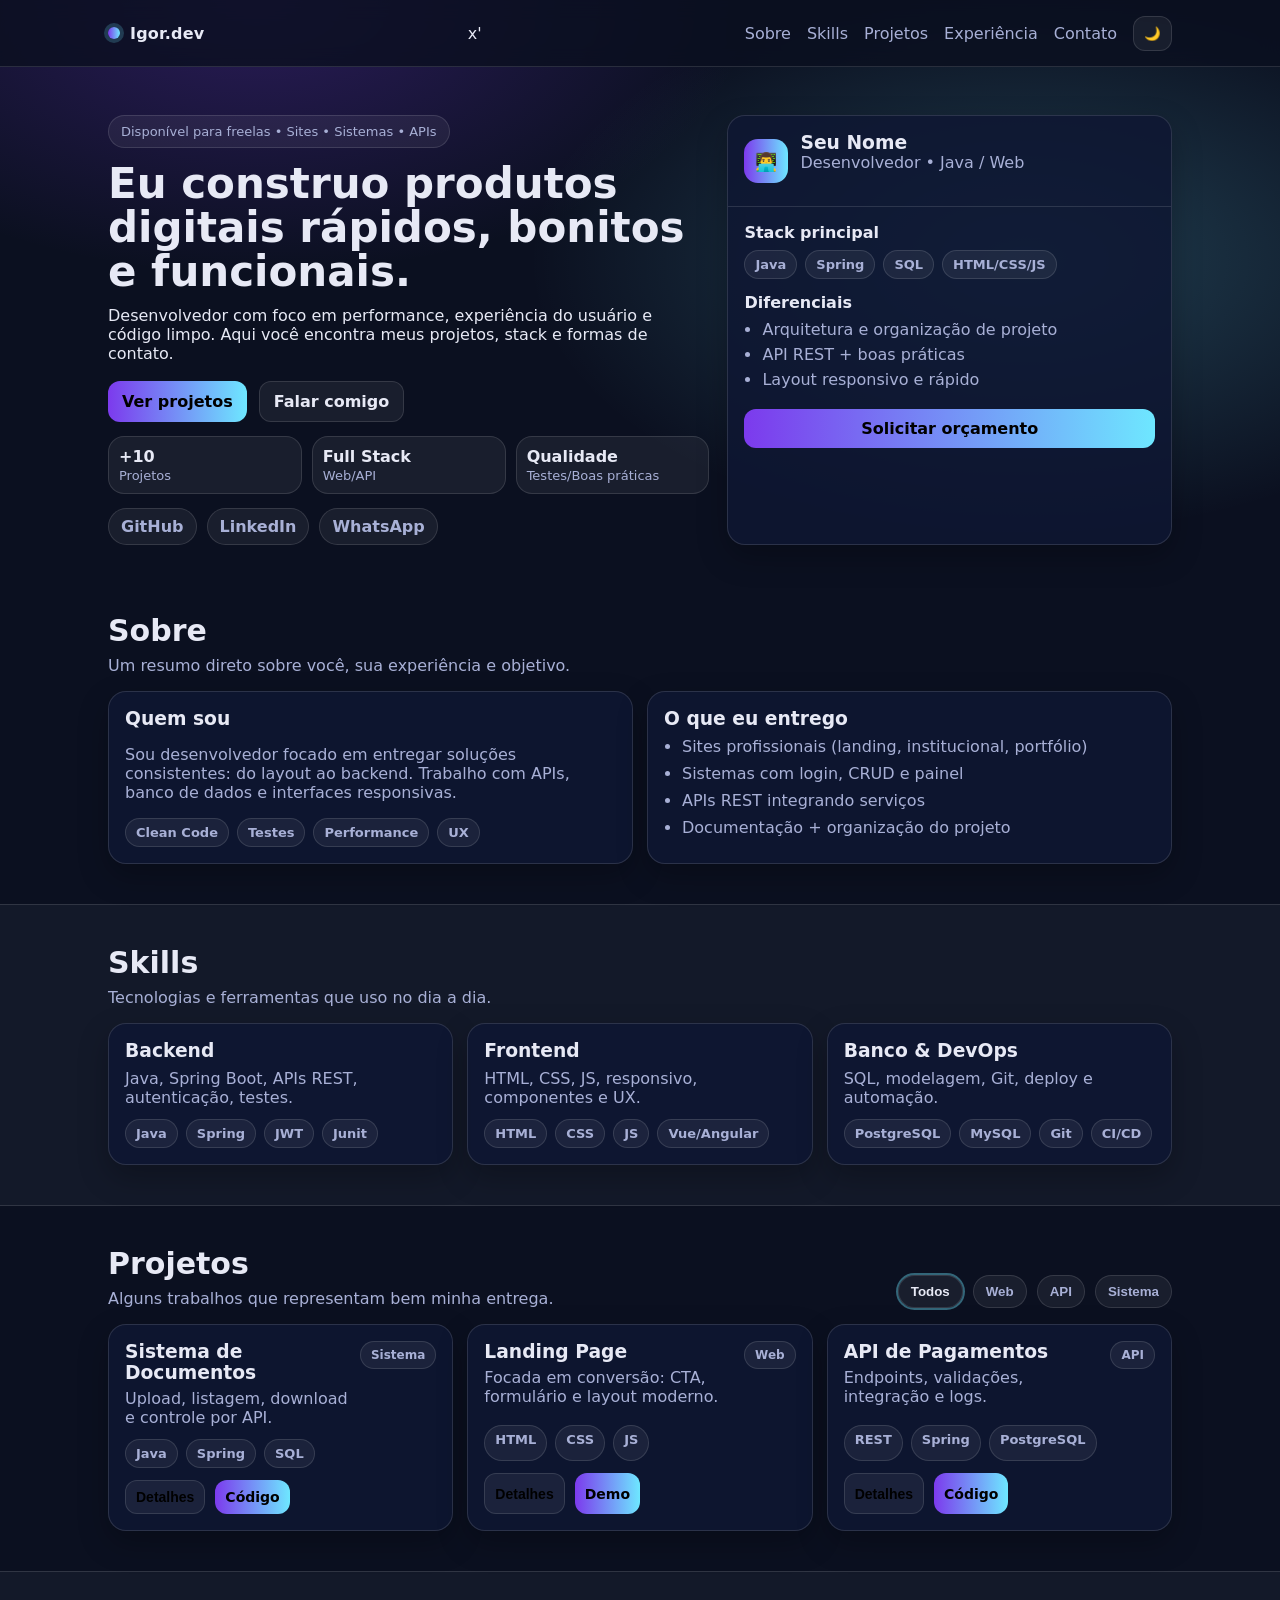
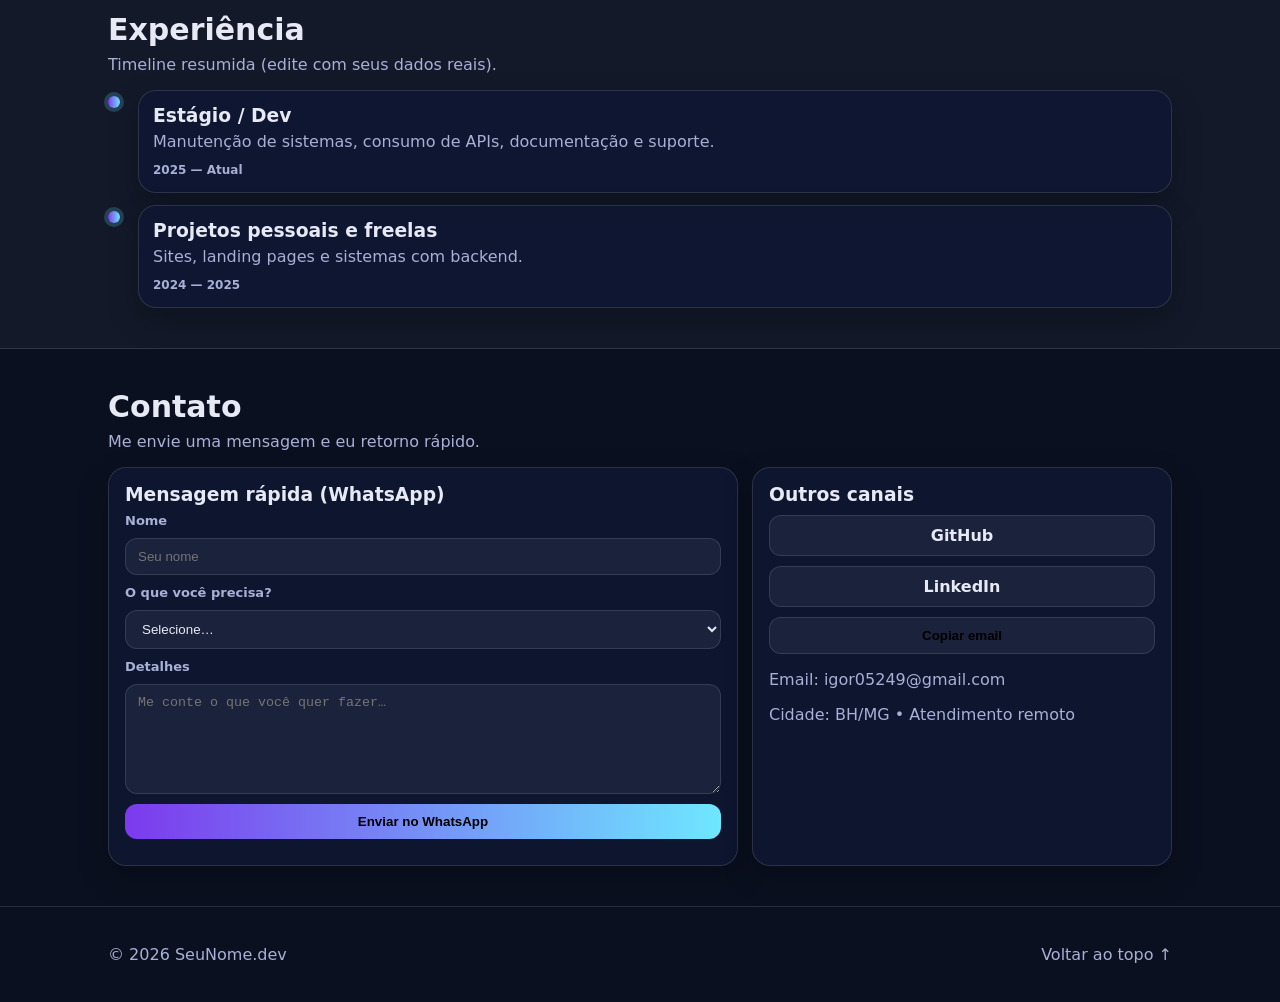
==== index.html @ 3ed2c57e "Add files via upload" ====
<!doctype html>
<html lang="pt-br">
<head>
  <meta charset="utf-8" />
  <meta name="viewport" content="width=device-width, initial-scale=1" />
  <title>Portfólio | Igor Henrique</title>
  <meta name="description" content="Portfólio profissional de desenvolvimento: projetos, habilidades e contato." />
  <link rel="stylesheet" href="style.css" />
</head>

<body>
  <header class="header">
    <div class="container nav">
      <a class="brand" href="#top" aria-label="Voltar ao início">
        <span class="brand-dot"></span>
        <span>Igor.dev</span>
      </a>

      <button class="icon-btn mobile-only" id="menuBtn" aria-label="Abrir menu">☰</button>
x'
      <nav class="menu" id="menu" aria-label="Menu">
        <a href="#sobre">Sobre</a>
        <a href="#skills">Skills</a>
        <a href="#projetos">Projetos</a>
        <a href="#experiencia">Experiência</a>
        <a href="#contato">Contato</a>
        <button class="icon-btn" id="themeBtn" aria-label="Alternar tema">🌙</button>
      </nav>
    </div>
  </header>

  <main id="top">
    <!-- HERO -->
    <section class="hero">
      <div class="container hero-grid">
        <div class="hero-left">
          <div class="pill">Disponível para freelas • Sites • Sistemas • APIs</div>
          <h1>Eu construo produtos digitais rápidos, bonitos e funcionais.</h1>
          <p>
            Desenvolvedor com foco em performance, experiência do usuário e código limpo.
            Aqui você encontra meus projetos, stack e formas de contato.
          </p>

          <div class="hero-actions">
            <a class="btn primary" href="#projetos">Ver projetos</a>
            <a class="btn ghost" href="#contato">Falar comigo</a>
          </div>

          <div class="hero-metrics">
            <div class="metric">
              <strong>+10</strong>
              <span>Projetos</span>
            </div>
            <div class="metric">
              <strong>Full Stack</strong>
              <span>Web/API</span>
            </div>
            <div class="metric">
              <strong>Qualidade</strong>
              <span>Testes/Boas práticas</span>
            </div>
          </div>

          <div class="social">
            <a class="chip-link" href="https://github.com/Igor05-hux" target="_blank" rel="noreferrer">GitHub</a>
            <a class="chip-link" href="https://www.linkedin.com/in/igor-silva-2a271422b/" target="_blank" rel="noreferrer">LinkedIn</a>
            <a class="chip-link" href="#" id="whatsQuick" target="_blank" rel="noreferrer">WhatsApp</a>
          </div>
        </div>

        <div class="hero-card">
          <div class="hero-card-top">
            <div class="avatar">
              <span>👨‍💻</span>
            </div>
            <div>
              <h3>Seu Nome</h3>
              <p class="muted">Desenvolvedor • Java / Web</p>
            </div>
          </div>

          <div class="hero-card-body">
            <div class="kpi">
              <span class="kpi-title">Stack principal</span>
              <div class="tags">
                <span class="tag">Java</span>
                <span class="tag">Spring</span>
                <span class="tag">SQL</span>
                <span class="tag">HTML/CSS/JS</span>
              </div>
            </div>

            <div class="kpi">
              <span class="kpi-title">Diferenciais</span>
              <ul class="checklist">
                <li>Arquitetura e organização de projeto</li>
                <li>API REST + boas práticas</li>
                <li>Layout responsivo e rápido</li>
              </ul>
            </div>

            <a class="btn primary full" href="#contato">Solicitar orçamento</a>
          </div>
        </div>
      </div>
    </section>

    <!-- SOBRE -->
    <section class="section" id="sobre">
      <div class="container">
        <div class="section-head">
          <h2>Sobre</h2>
          <p class="muted">Um resumo direto sobre você, sua experiência e objetivo.</p>
        </div>

        <div class="about-grid">
          <div class="panel">
            <h3>Quem sou</h3>
            <p class="muted">
              Sou desenvolvedor focado em entregar soluções consistentes: do layout ao backend.
              Trabalho com APIs, banco de dados e interfaces responsivas.
            </p>
            <div class="tags">
              <span class="tag">Clean Code</span>
              <span class="tag">Testes</span>
              <span class="tag">Performance</span>
              <span class="tag">UX</span>
            </div>
          </div>

          <div class="panel">
            <h3>O que eu entrego</h3>
            <ul class="bullets muted">
              <li>Sites profissionais (landing, institucional, portfólio)</li>
              <li>Sistemas com login, CRUD e painel</li>
              <li>APIs REST integrando serviços</li>
              <li>Documentação + organização do projeto</li>
            </ul>
          </div>
        </div>
      </div>
    </section>

    <!-- SKILLS -->
    <section class="section alt" id="skills">
      <div class="container">
        <div class="section-head">
          <h2>Skills</h2>
          <p class="muted">Tecnologias e ferramentas que uso no dia a dia.</p>
        </div>

        <div class="skills-grid">
          <div class="skill-card">
            <h3>Backend</h3>
            <p class="muted">Java, Spring Boot, APIs REST, autenticação, testes.</p>
            <div class="tags">
              <span class="tag">Java</span><span class="tag">Spring</span><span class="tag">JWT</span><span class="tag">Junit</span>
            </div>
          </div>

          <div class="skill-card">
            <h3>Frontend</h3>
            <p class="muted">HTML, CSS, JS, responsivo, componentes e UX.</p>
            <div class="tags">
              <span class="tag">HTML</span><span class="tag">CSS</span><span class="tag">JS</span><span class="tag">Vue/Angular</span>
            </div>
          </div>

          <div class="skill-card">
            <h3>Banco & DevOps</h3>
            <p class="muted">SQL, modelagem, Git, deploy e automação.</p>
            <div class="tags">
              <span class="tag">PostgreSQL</span><span class="tag">MySQL</span><span class="tag">Git</span><span class="tag">CI/CD</span>
            </div>
          </div>
        </div>
      </div>
    </section>

    <!-- PROJETOS -->
    <section class="section" id="projetos">
      <div class="container">
        <div class="row">
          <div class="section-head">
            <h2>Projetos</h2>
            <p class="muted">Alguns trabalhos que representam bem minha entrega.</p>
          </div>

          <div class="filters">
            <button class="chip active" data-filter="todos" type="button">Todos</button>
            <button class="chip" data-filter="web" type="button">Web</button>
            <button class="chip" data-filter="api" type="button">API</button>
            <button class="chip" data-filter="sistema" type="button">Sistema</button>
          </div>
        </div>

        <div class="projects-grid" id="projectsGrid">
          <!-- Projeto 1 -->
          <article class="project-card" data-tags="web sistema">
            <div class="project-top">
              <div>
                <h3>Sistema de Documentos</h3>
                <p class="muted">Upload, listagem, download e controle por API.</p>
              </div>
              <span class="badge">Sistema</span>
            </div>
            <div class="tags">
              <span class="tag">Java</span><span class="tag">Spring</span><span class="tag">SQL</span>
            </div>
            <div class="project-actions">
              <button class="btn ghost small js-open" data-id="docs">Detalhes</button>
              <a class="btn primary small" href="https://github.com/Igor05-hux" target="_blank" rel="noreferrer">Código</a>
            </div>
          </article>

          <!-- Projeto 2 -->
          <article class="project-card" data-tags="web">
            <div class="project-top">
              <div>
                <h3>Landing Page</h3>
                <p class="muted">Focada em conversão: CTA, formulário e layout moderno.</p>
              </div>
              <span class="badge">Web</span>
            </div>
            <div class="tags">
              <span class="tag">HTML</span><span class="tag">CSS</span><span class="tag">JS</span>
            </div>
            <div class="project-actions">
              <button class="btn ghost small js-open" data-id="landing">Detalhes</button>
              <a class="btn primary small" href="#" target="_blank" rel="noreferrer">Demo</a>
            </div>
          </article>

          <!-- Projeto 3 -->
          <article class="project-card" data-tags="api">
            <div class="project-top">
              <div>
                <h3>API de Pagamentos</h3>
                <p class="muted">Endpoints, validações, integração e logs.</p>
              </div>
              <span class="badge">API</span>
            </div>
            <div class="tags">
              <span class="tag">REST</span><span class="tag">Spring</span><span class="tag">PostgreSQL</span>
            </div>
            <div class="project-actions">
              <button class="btn ghost small js-open" data-id="api">Detalhes</button>
              <a class="btn primary small" href="https://github.com/Igor05-hux" target="_blank" rel="noreferrer">Código</a>
            </div>
          </article>
        </div>
      </div>
    </section>

    <!-- EXPERIÊNCIA -->
    <section class="section alt" id="experiencia">
      <div class="container">
        <div class="section-head">
          <h2>Experiência</h2>
          <p class="muted">Timeline resumida (edite com seus dados reais).</p>
        </div>

        <div class="timeline">
          <div class="time-item">
            <div class="time-dot"></div>
            <div class="time-content">
              <h3>Estágio / Dev</h3>
              <p class="muted">Manutenção de sistemas, consumo de APIs, documentação e suporte.</p>
              <span class="time-meta">2025 — Atual</span>
            </div>
          </div>

          <div class="time-item">
            <div class="time-dot"></div>
            <div class="time-content">
              <h3>Projetos pessoais e freelas</h3>
              <p class="muted">Sites, landing pages e sistemas com backend.</p>
              <span class="time-meta">2024 — 2025</span>
            </div>
          </div>
        </div>
      </div>
    </section>

    <!-- CONTATO -->
    <section class="section" id="contato">
      <div class="container">
        <div class="section-head">
          <h2>Contato</h2>
          <p class="muted">Me envie uma mensagem e eu retorno rápido.</p>
        </div>

        <div class="contact-grid">
          <div class="panel">
            <h3>Mensagem rápida (WhatsApp)</h3>
            <form id="contactForm" class="form">
              <label for="cName">Nome</label>
              <input id="cName" required placeholder="Seu nome" />

              <label for="cGoal">O que você precisa?</label>
              <select id="cGoal" required>
                <option value="" disabled selected>Selecione…</option>
                <option>Site / Portfólio</option>
                <option>Landing Page</option>
                <option>Sistema / Painel</option>
                <option>API / Integração</option>
                <option>Outro</option>
              </select>

              <label for="cMsg">Detalhes</label>
              <textarea id="cMsg" required placeholder="Me conte o que você quer fazer…"></textarea>

              <button class="btn primary full" type="submit">Enviar no WhatsApp</button>
              <small class="muted" id="formHint"></small>
            </form>
          </div>

          <div class="panel">
            <h3>Outros canais</h3>
            <div class="contact-actions">
              <a class="btn ghost full" href="https://github.com/SEUUSUARIO" target="_blank" rel="noreferrer">GitHub</a>
              <a class="btn ghost full" href="https://www.linkedin.com/in/igor-silva-2a271422b/" target="_blank" rel="noreferrer">LinkedIn</a>
              <button class="btn ghost full" id="copyEmail" type="button">Copiar email</button>
            </div>

            <div class="mini">
              <p class="muted">Email: <span id="emailText">seuemail@exemplo.com</span></p>
              <p class="muted">Cidade: BH/MG • Atendimento remoto</p>
            </div>
          </div>
        </div>
      </div>
    </section>

    <footer class="footer">
      <div class="container footer-row">
        <p class="muted">© <span id="year"></span> SeuNome.dev</p>
        <a class="muted" href="#top">Voltar ao topo ↑</a>
      </div>
    </footer>
  </main>

  <!-- MODAL PROJETO -->
  <div class="modal" id="projectModal" aria-hidden="true">
    <div class="modal-backdrop" data-close="true"></div>
    <div class="modal-card" role="dialog" aria-modal="true" aria-label="Detalhes do projeto">
      <div class="modal-head">
        <div>
          <h3 id="mTitle">Projeto</h3>
          <p class="muted" id="mDesc">Descrição</p>
        </div>
        <button class="icon-btn" id="modalClose" aria-label="Fechar">✕</button>
      </div>

      <div class="modal-body">
        <div class="modal-section">
          <h4>O que foi feito</h4>
          <ul class="bullets muted" id="mBullets"></ul>
        </div>

        <div class="modal-section">
          <h4>Tecnologias</h4>
          <div class="tags" id="mTags"></div>
        </div>

        <div class="modal-actions">
          <a class="btn primary" id="mLink" href="#" target="_blank" rel="noreferrer">Ver projeto</a>
          <button class="btn ghost" data-close="true" type="button">Fechar</button>
        </div>
      </div>
    </div>
  </div>

  <script src="script.js"></script>
</body>
</html>
---- style.css ----
:root{
  --bg:#0b1020;
  --card:#0f1733;
  --text:#e7e9f5;
  --muted:#a8b0d6;
  --primary:#6ee7ff;
  --primary2:#7c3aed;
  --border:rgba(255,255,255,.12);
  --chip:rgba(255,255,255,.06);
  --shadow: 0 12px 30px rgba(0,0,0,.25);
}

:root.light{
  --bg:#f6f7ff;
  --card:#ffffff;
  --text:#131a2d;
  --muted:#4b587c;
  --primary:#2dd4bf;
  --primary2:#2563eb;
  --border:rgba(0,0,0,.12);
  --chip:rgba(0,0,0,.05);
  --shadow: 0 12px 28px rgba(0,0,0,.10);
}

*{box-sizing:border-box}
html{scroll-behavior:smooth}
body{
  margin:0;
  font-family: system-ui, -apple-system, Segoe UI, Roboto, Ubuntu, Cantarell, Arial;
  color:var(--text);
  background:
    radial-gradient(900px 500px at 20% 0%, rgba(124,58,237,.28), transparent 55%),
    radial-gradient(900px 500px at 80% 10%, rgba(110,231,255,.22), transparent 55%),
    var(--bg);
}
a{color:inherit;text-decoration:none}
.container{max-width:1100px;margin:0 auto;padding:0 18px}
.muted{color:var(--muted)}

.header{
  position:sticky;top:0;z-index:50;
  backdrop-filter: blur(10px);
  background: color-mix(in oklab, var(--bg) 80%, transparent);
  border-bottom:1px solid var(--border);
}
.nav{
  height:66px;
  display:flex;
  align-items:center;
  justify-content:space-between;
  gap:12px;
}
.brand{
  display:flex;align-items:center;gap:10px;
  font-weight:900;
  letter-spacing:.2px;
}
.brand-dot{
  width:12px;height:12px;border-radius:999px;
  background:linear-gradient(90deg,var(--primary2),var(--primary));
  box-shadow:0 0 0 4px color-mix(in oklab, var(--primary) 20%, transparent);
}
.menu{
  display:flex;align-items:center;gap:16px;
}
.menu a{color:var(--muted)}
.menu a:hover{color:var(--text)}

.icon-btn{
  border:1px solid var(--border);
  background:var(--chip);
  color:var(--text);
  padding:9px 10px;
  border-radius:12px;
  cursor:pointer;
}
.mobile-only{display:none}

.hero{padding:48px 0 28px}
.hero-grid{
  display:grid;
  grid-template-columns: 1.15fr .85fr;
  gap:18px;
  align-items:stretch;
}
.pill{
  display:inline-flex;
  padding:8px 12px;
  border-radius:999px;
  border:1px solid var(--border);
  background:var(--chip);
  color:var(--muted);
  font-size:13px;
  margin-bottom:14px;
}
.hero h1{margin:0 0 12px;font-size:42px;line-height:1.05}
.hero p{margin:0 0 18px;max-width:62ch}

.hero-actions{display:flex;gap:12px;flex-wrap:wrap;margin-bottom:14px}

.btn{
  display:inline-flex;align-items:center;justify-content:center;
  padding:10px 14px;border-radius:12px;border:1px solid var(--border);
  background:var(--chip);
  cursor:pointer;
  font-weight:800;
  transition:.15s transform, .15s opacity;
}
.btn:hover{transform:translateY(-1px)}
.btn.primary{
  border:none;
  background:linear-gradient(90deg,var(--primary2),var(--primary));
  color: color-mix(in oklab, var(--bg) 8%, #000);
}
.btn.ghost{background:var(--chip)}
.btn.full{width:100%}
.btn.small{padding:8px 10px;font-size:14px}

.hero-metrics{
  display:grid;
  grid-template-columns:repeat(3,1fr);
  gap:10px;
  margin:14px 0;
}
.metric{
  border:1px solid var(--border);
  background:var(--chip);
  border-radius:16px;
  padding:10px;
}
.metric strong{display:block}
.metric span{display:block;color:var(--muted);font-size:13px;margin-top:2px}

.social{display:flex;gap:10px;flex-wrap:wrap}
.chip-link{
  border:1px solid var(--border);
  background:var(--chip);
  color:var(--muted);
  padding:8px 12px;
  border-radius:999px;
  font-weight:700;
}
.chip-link:hover{color:var(--text)}

.hero-card{
  border:1px solid var(--border);
  border-radius:18px;
  background: color-mix(in oklab, var(--card) 85%, transparent);
  box-shadow: var(--shadow);
  overflow:hidden;
}
.hero-card-top{
  display:flex;gap:12px;align-items:center;
  padding:16px;
  border-bottom:1px solid var(--border);
}
.avatar{
  width:44px;height:44px;border-radius:14px;
  display:flex;align-items:center;justify-content:center;
  background:linear-gradient(90deg,var(--primary2),var(--primary));
  color: color-mix(in oklab, var(--bg) 10%, #000);
  font-size:18px;
  font-weight:900;
}
.hero-card-top h3{margin:0}
.hero-card-body{padding:16px;display:grid;gap:14px}
.kpi-title{display:block;font-weight:800;margin-bottom:8px}

.tags{display:flex;gap:8px;flex-wrap:wrap}
.tag{
  border:1px solid var(--border);
  background:var(--chip);
  padding:6px 10px;
  border-radius:999px;
  color:var(--muted);
  font-weight:700;
  font-size:13px;
}

.checklist{margin:0;padding-left:18px;color:var(--muted)}
.checklist li{margin:6px 0}

.section{padding:40px 0}
.section.alt{
  background: color-mix(in oklab, var(--bg) 76%, #fff 5%);
  border-top:1px solid var(--border);
  border-bottom:1px solid var(--border);
}
.section-head h2{margin:0 0 8px;font-size:30px}
.section-head p{margin:0}

.about-grid{
  margin-top:16px;
  display:grid;
  grid-template-columns:1fr 1fr;
  gap:14px;
}
.panel{
  border:1px solid var(--border);
  background: color-mix(in oklab, var(--card) 85%, transparent);
  border-radius:18px;
  padding:16px;
  box-shadow: var(--shadow);
}
.panel h3{margin:0 0 8px}
.bullets{margin:0;padding-left:18px}
.bullets li{margin:8px 0}

.skills-grid{
  margin-top:16px;
  display:grid;
  grid-template-columns:repeat(3,1fr);
  gap:14px;
}
.skill-card{
  border:1px solid var(--border);
  background: color-mix(in oklab, var(--card) 85%, transparent);
  border-radius:18px;
  padding:16px;
  box-shadow: var(--shadow);
}
.skill-card h3{margin:0 0 8px}
.skill-card p{margin:0 0 12px}

.row{
  display:flex;
  justify-content:space-between;
  align-items:flex-end;
  gap:12px;
  flex-wrap:wrap;
}
.filters{display:flex;gap:10px;flex-wrap:wrap}
.chip{
  border:1px solid var(--border);
  background:var(--chip);
  color:var(--muted);
  padding:8px 12px;
  border-radius:999px;
  cursor:pointer;
  font-weight:800;
}
.chip.active{
  color:var(--text);
  outline:2px solid color-mix(in oklab, var(--primary) 40%, transparent);
}

.projects-grid{
  margin-top:16px;
  display:grid;
  grid-template-columns:repeat(3,1fr);
  gap:14px;
}
.project-card{
  border:1px solid var(--border);
  background: color-mix(in oklab, var(--card) 85%, transparent);
  border-radius:18px;
  padding:16px;
  box-shadow: var(--shadow);
  display:grid;
  gap:12px;
}
.project-top{
  display:flex;
  justify-content:space-between;
  align-items:flex-start;
  gap:10px;
}
.project-card h3{margin:0 0 6px}
.project-card p{margin:0}
.badge{
  border:1px solid var(--border);
  background:var(--chip);
  color:var(--muted);
  padding:6px 10px;
  border-radius:999px;
  font-weight:800;
  font-size:12px;
  white-space:nowrap;
}
.project-actions{display:flex;gap:10px;flex-wrap:wrap}

.timeline{
  margin-top:16px;
  display:grid;
  gap:12px;
}
.time-item{
  display:grid;
  grid-template-columns:18px 1fr;
  gap:12px;
  align-items:flex-start;
}
.time-dot{
  width:12px;height:12px;border-radius:999px;
  margin-top:6px;
  background:linear-gradient(90deg,var(--primary2),var(--primary));
  box-shadow:0 0 0 4px color-mix(in oklab, var(--primary) 20%, transparent);
}
.time-content{
  border:1px solid var(--border);
  background: color-mix(in oklab, var(--card) 85%, transparent);
  border-radius:18px;
  padding:14px;
  box-shadow: var(--shadow);
}
.time-content h3{margin:0 0 6px}
.time-content p{margin:0 0 8px}
.time-meta{color:var(--muted);font-weight:800;font-size:12px}

.contact-grid{
  margin-top:16px;
  display:grid;
  grid-template-columns:1.2fr .8fr;
  gap:14px;
}
.form{display:grid;gap:10px;margin-top:8px}
label{font-size:13px;color:var(--muted);font-weight:800}
input, textarea, select{
  width:100%;
  padding:10px 12px;
  border-radius:12px;
  border:1px solid var(--border);
  background:var(--chip);
  color:var(--text);
  outline:none;
}
textarea{min-height:110px;resize:vertical}
.contact-actions{display:grid;gap:10px;margin-top:10px}
.mini{margin-top:12px}

.footer{
  padding:22px 0;
  border-top:1px solid var(--border);
}
.footer-row{
  display:flex;
  align-items:center;
  justify-content:space-between;
  gap:12px;
}

/* MODAL */
.modal{
  position:fixed;inset:0;
  display:none;
  z-index:100;
}
.modal.show{display:block}
.modal-backdrop{
  position:absolute;inset:0;
  background:rgba(0,0,0,.55);
}
.modal-card{
  position:relative;
  width:min(720px, calc(100% - 24px));
  margin:60px auto;
  border:1px solid var(--border);
  background: color-mix(in oklab, var(--card) 92%, transparent);
  border-radius:18px;
  box-shadow: var(--shadow);
  overflow:hidden;
}
.modal-head{
  display:flex;justify-content:space-between;align-items:flex-start;
  gap:12px;
  padding:16px;
  border-bottom:1px solid var(--border);
}
.modal-head h3{margin:0 0 6px}
.modal-body{padding:16px;display:grid;gap:14px}
.modal-section h4{margin:0 0 8px}
.modal-actions{display:flex;gap:10px;flex-wrap:wrap}

/* Responsive */
@media (max-width: 980px){
  .hero-grid{grid-template-columns:1fr}
  .projects-grid{grid-template-columns:1fr}
  .skills-grid{grid-template-columns:1fr}
  .about-grid{grid-template-columns:1fr}
  .contact-grid{grid-template-columns:1fr}
  .hero-metrics{grid-template-columns:1fr}
}

@media (max-width: 820px){
  .mobile-only{display:inline-flex}
  .menu{
    display:none;
    position:absolute;right:18px;top:66px;
    flex-direction:column;
    width:min(260px, calc(100% - 36px));
    padding:12px;
    border:1px solid var(--border);
    border-radius:16px;
    background: color-mix(in oklab, var(--bg) 85%, transparent);
  }
  .menu.open{display:flex}
}
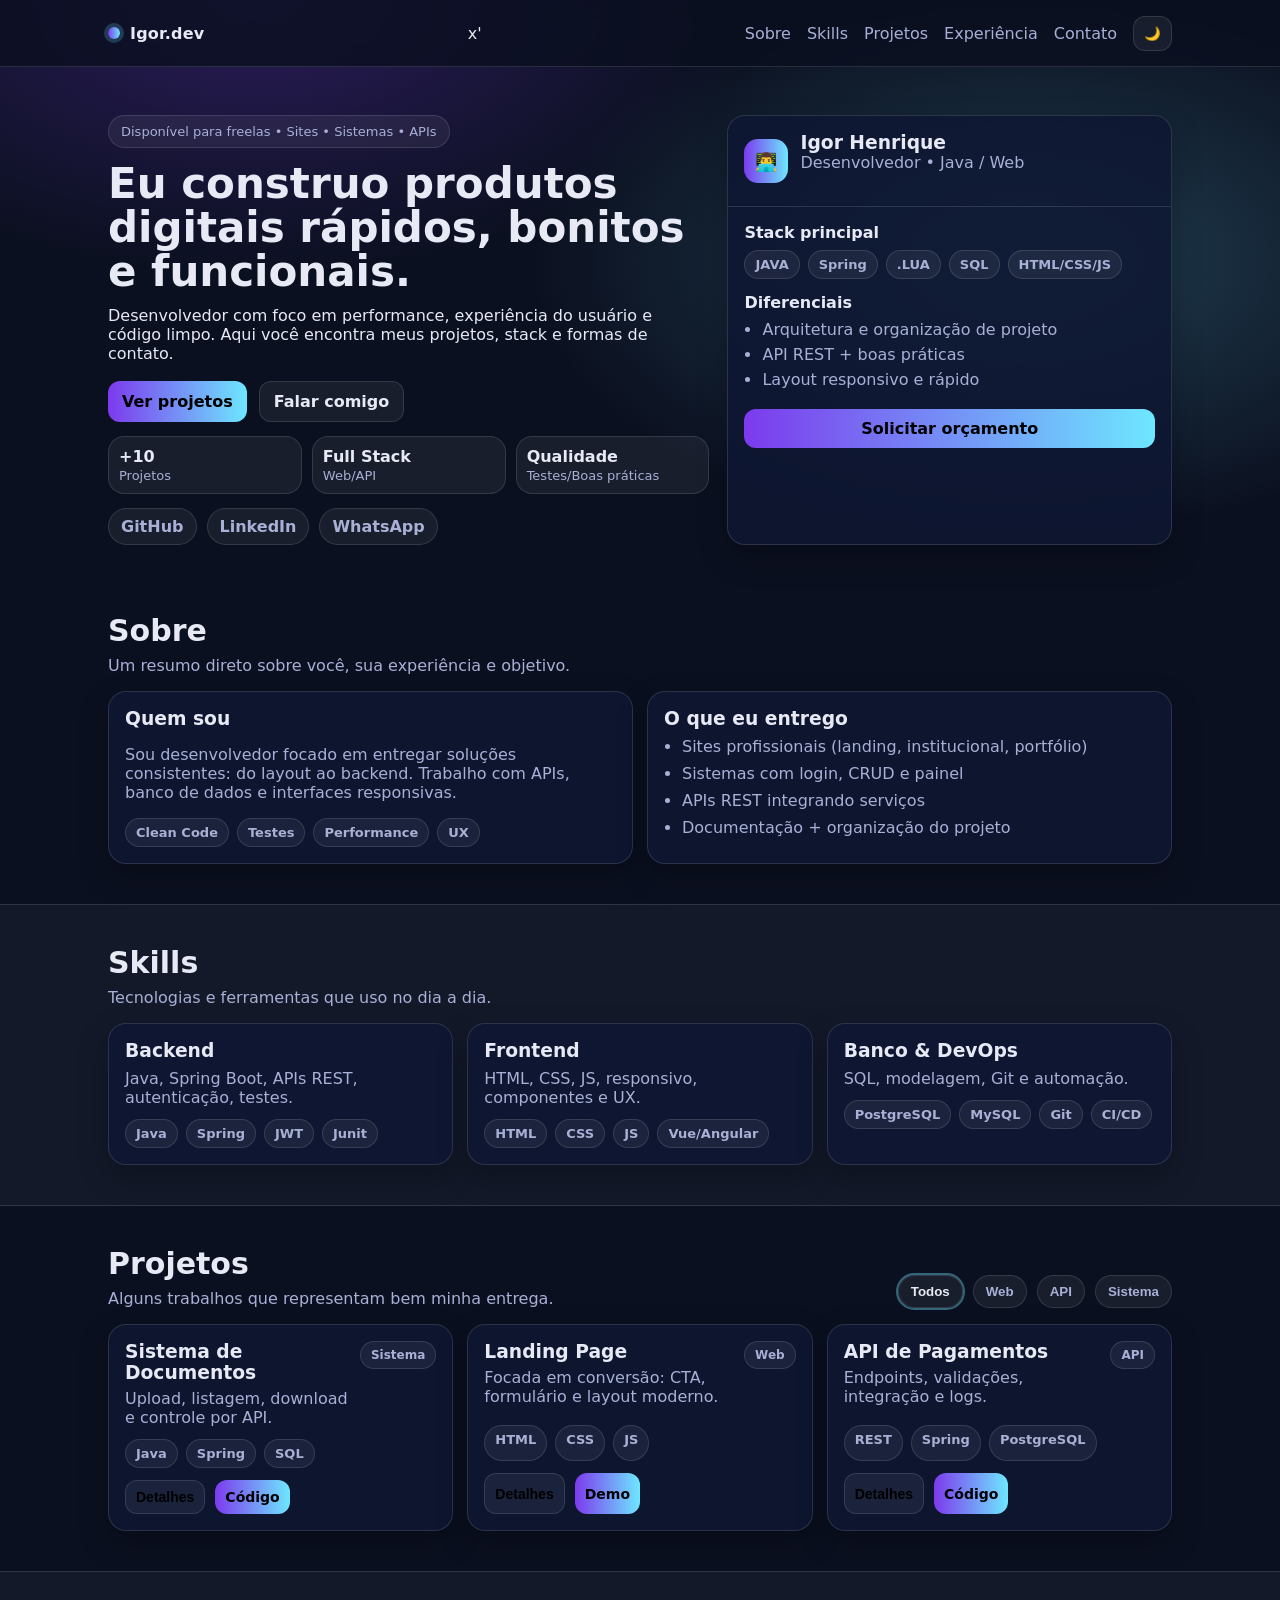
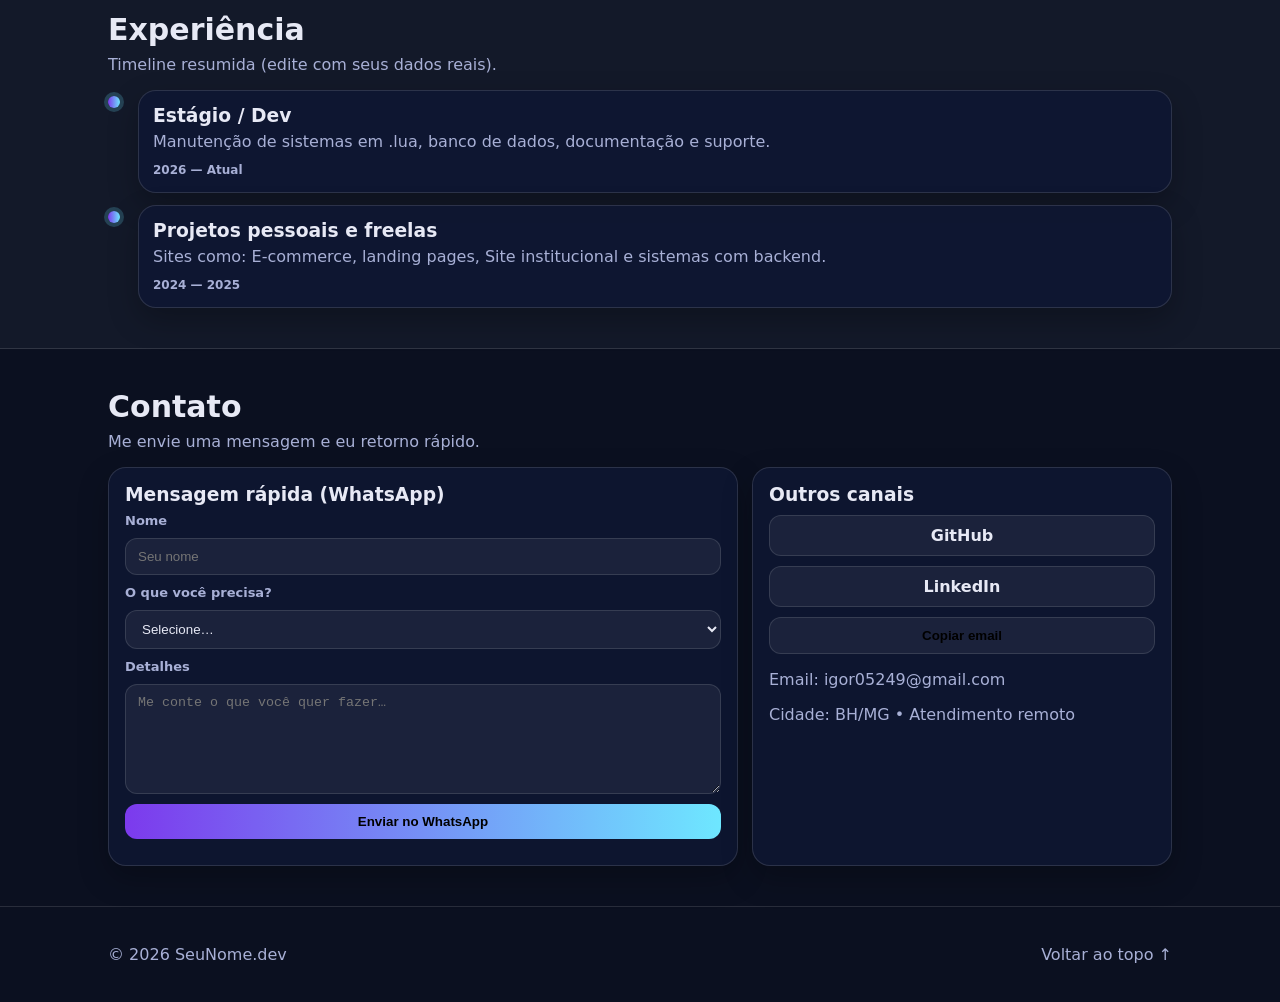
==== commit 4370478f: "mudanças" ====
--- a/index.html
+++ b/index.html
@@ -74,17 +74,18 @@
               <span>👨‍💻</span>
             </div>
             <div>
-              <h3>Seu Nome</h3>
+              <h3>Igor Henrique</h3>
               <p class="muted">Desenvolvedor • Java / Web</p>
             </div>
           </div>
 
-          <div class="hero-card-body">
+          <div class="hero-card-body">  
             <div class="kpi">
               <span class="kpi-title">Stack principal</span>
               <div class="tags">
-                <span class="tag">Java</span>
+                <span class="tag">JAVA</span>
                 <span class="tag">Spring</span>
+                <span class="tag">.LUA</span>
                 <span class="tag">SQL</span>
                 <span class="tag">HTML/CSS/JS</span>
               </div>
@@ -168,7 +169,7 @@
 
           <div class="skill-card">
             <h3>Banco & DevOps</h3>
-            <p class="muted">SQL, modelagem, Git, deploy e automação.</p>
+            <p class="muted">SQL, modelagem, Git e automação.</p>
             <div class="tags">
               <span class="tag">PostgreSQL</span><span class="tag">MySQL</span><span class="tag">Git</span><span class="tag">CI/CD</span>
             </div>
@@ -265,8 +266,8 @@
             <div class="time-dot"></div>
             <div class="time-content">
               <h3>Estágio / Dev</h3>
-              <p class="muted">Manutenção de sistemas, consumo de APIs, documentação e suporte.</p>
-              <span class="time-meta">2025 — Atual</span>
+              <p class="muted">Manutenção de sistemas em .lua, banco de dados, documentação e suporte.</p>
+              <span class="time-meta">2026 — Atual</span>
             </div>
           </div>
 
@@ -274,7 +275,7 @@
             <div class="time-dot"></div>
             <div class="time-content">
               <h3>Projetos pessoais e freelas</h3>
-              <p class="muted">Sites, landing pages e sistemas com backend.</p>
+              <p class="muted">Sites como: E-commerce, landing pages, Site institucional e sistemas com backend.</p>
               <span class="time-meta">2024 — 2025</span>
             </div>
           </div>
--- a/style.css
+++ b/style.css
@@ -394,4 +394,44 @@
     background: color-mix(in oklab, var(--bg) 85%, transparent);
   }
   .menu.open{display:flex}
+}
+
+/* =========================
+   SELECT - MODO ESCURO
+========================= */
+:root select {
+  color: var(--text);
+  background: var(--chip);
+}
+
+/* opções no modo escuro */
+:root select option {
+  background: #0f1733;
+  color: #e7e9f5;
+}
+
+/* opção desabilitada */
+:root select option[disabled] {
+  color: #a8b0d6;
+}
+
+
+/* =========================
+   SELECT - MODO CLARO
+========================= */
+:root.light select {
+  color: #111;
+  background: #ffffff;
+  border: 1px solid rgba(0,0,0,.2);
+}
+
+/* opções no modo claro */
+:root.light select option {
+  background: #ffffff;
+  color: #111;
+}
+
+/* opção desabilitada */
+:root.light select option[disabled] {
+  color: #555;
 }
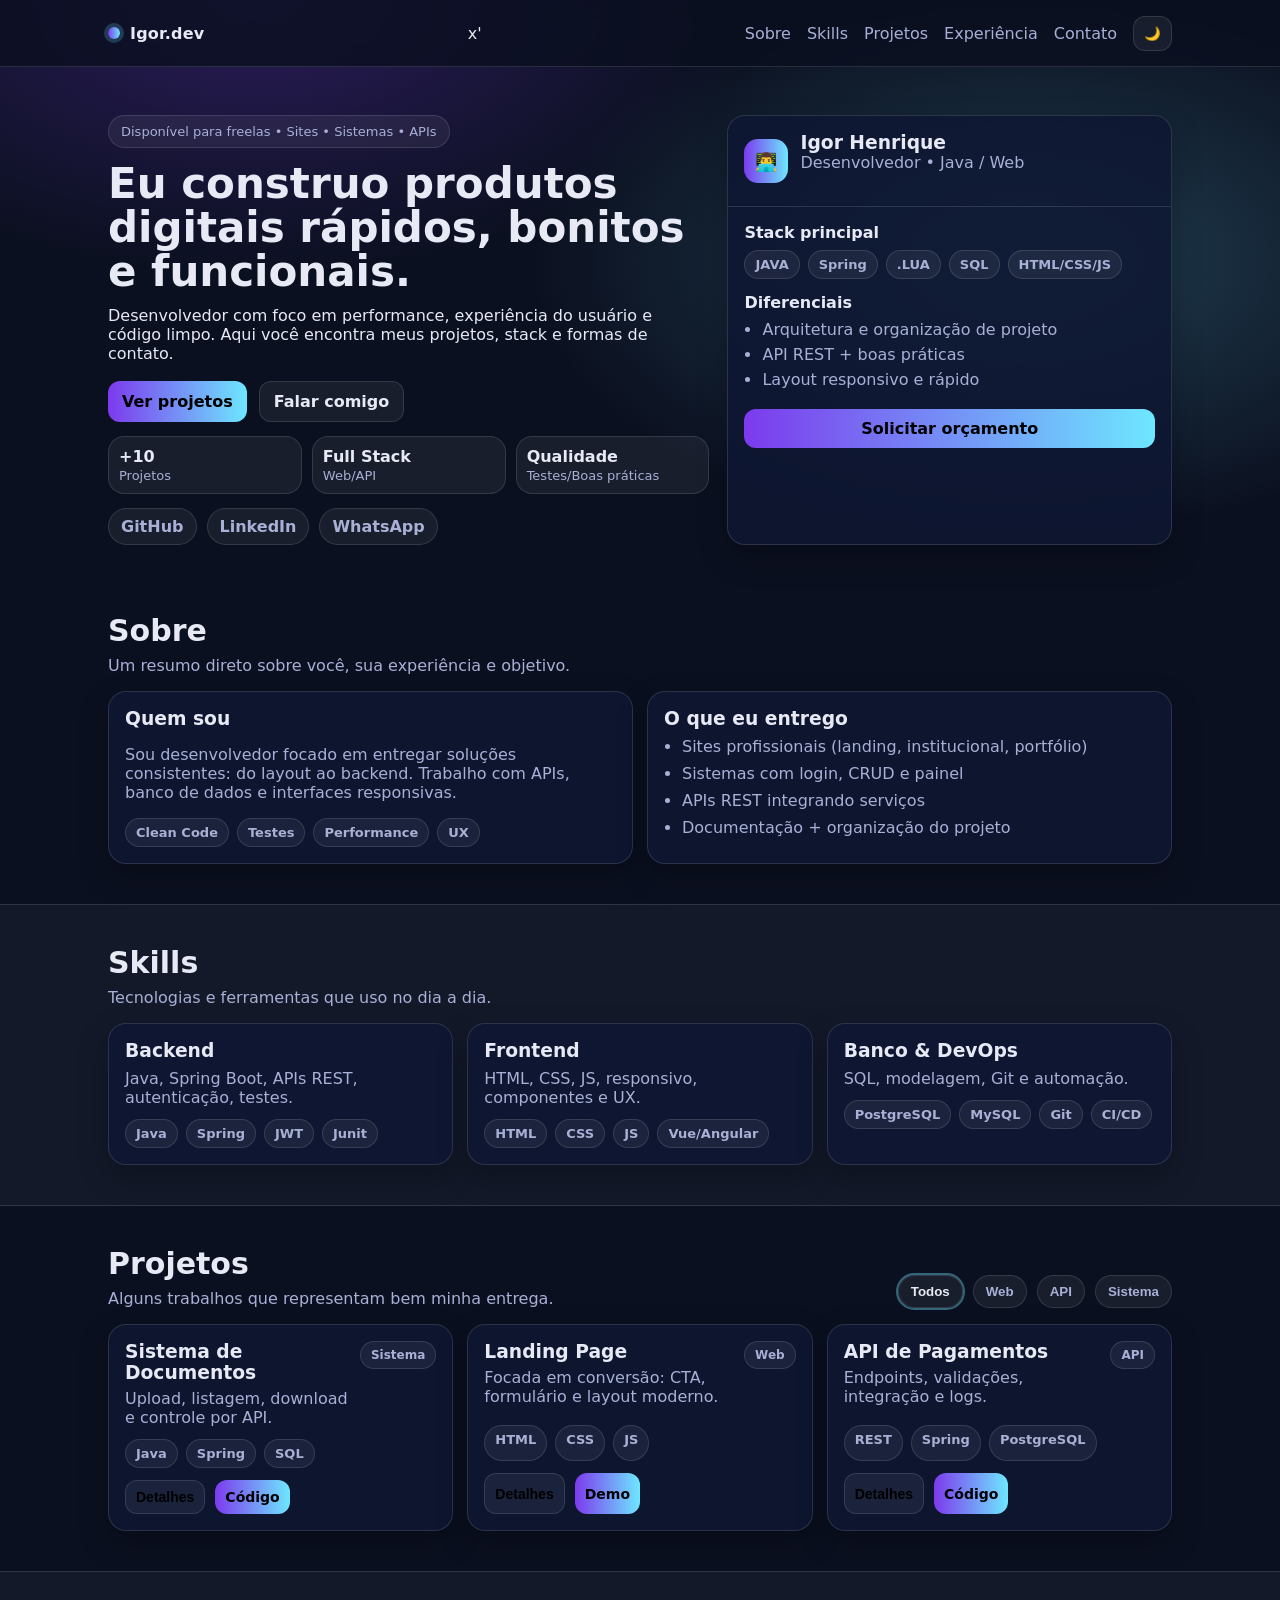
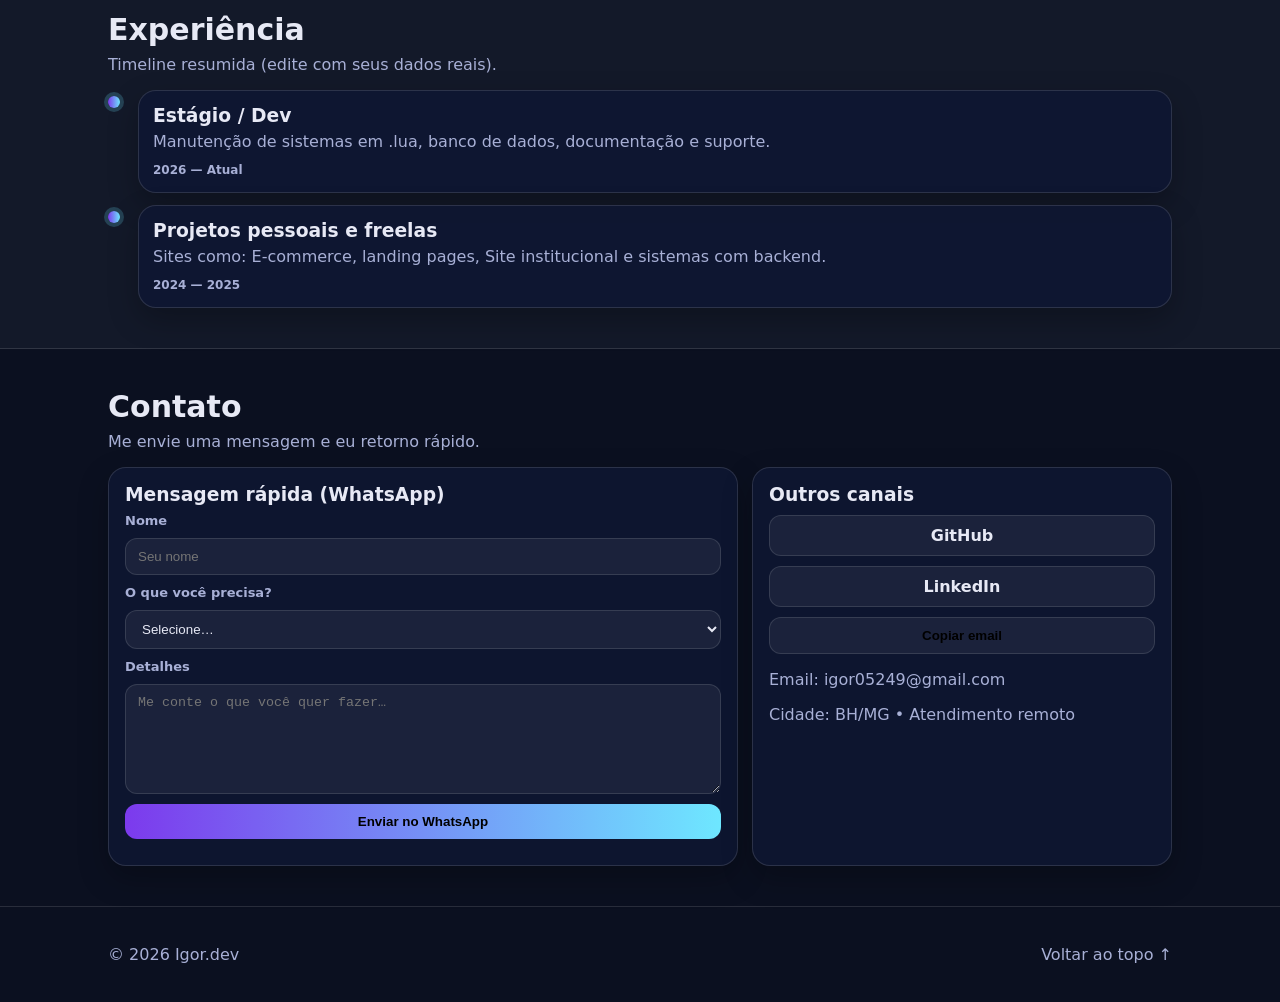
==== commit 92c1c23c: "pronto" ====
--- a/index.html
+++ b/index.html
@@ -335,7 +335,7 @@
 
     <footer class="footer">
       <div class="container footer-row">
-        <p class="muted">© <span id="year"></span> SeuNome.dev</p>
+        <p class="muted">© <span id="year"></span> Igor.dev</p>
         <a class="muted" href="#top">Voltar ao topo ↑</a>
       </div>
     </footer>
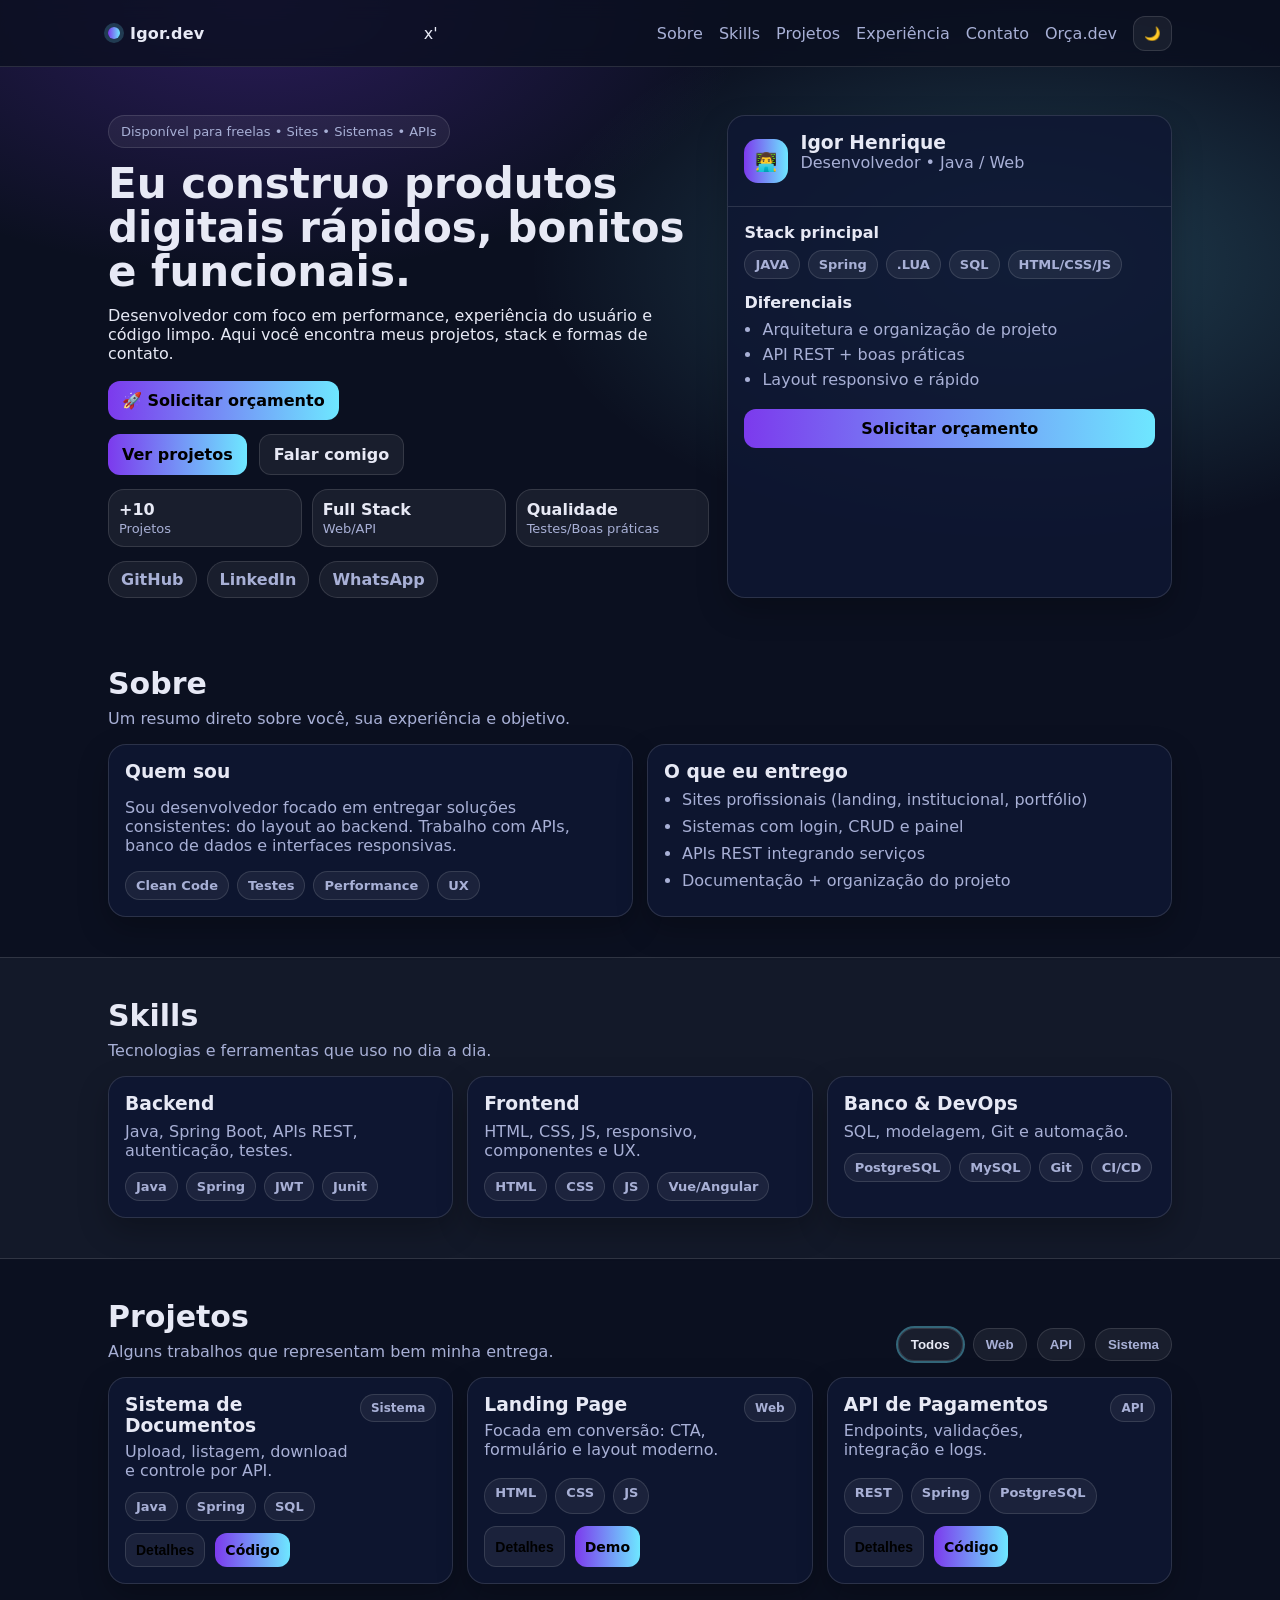
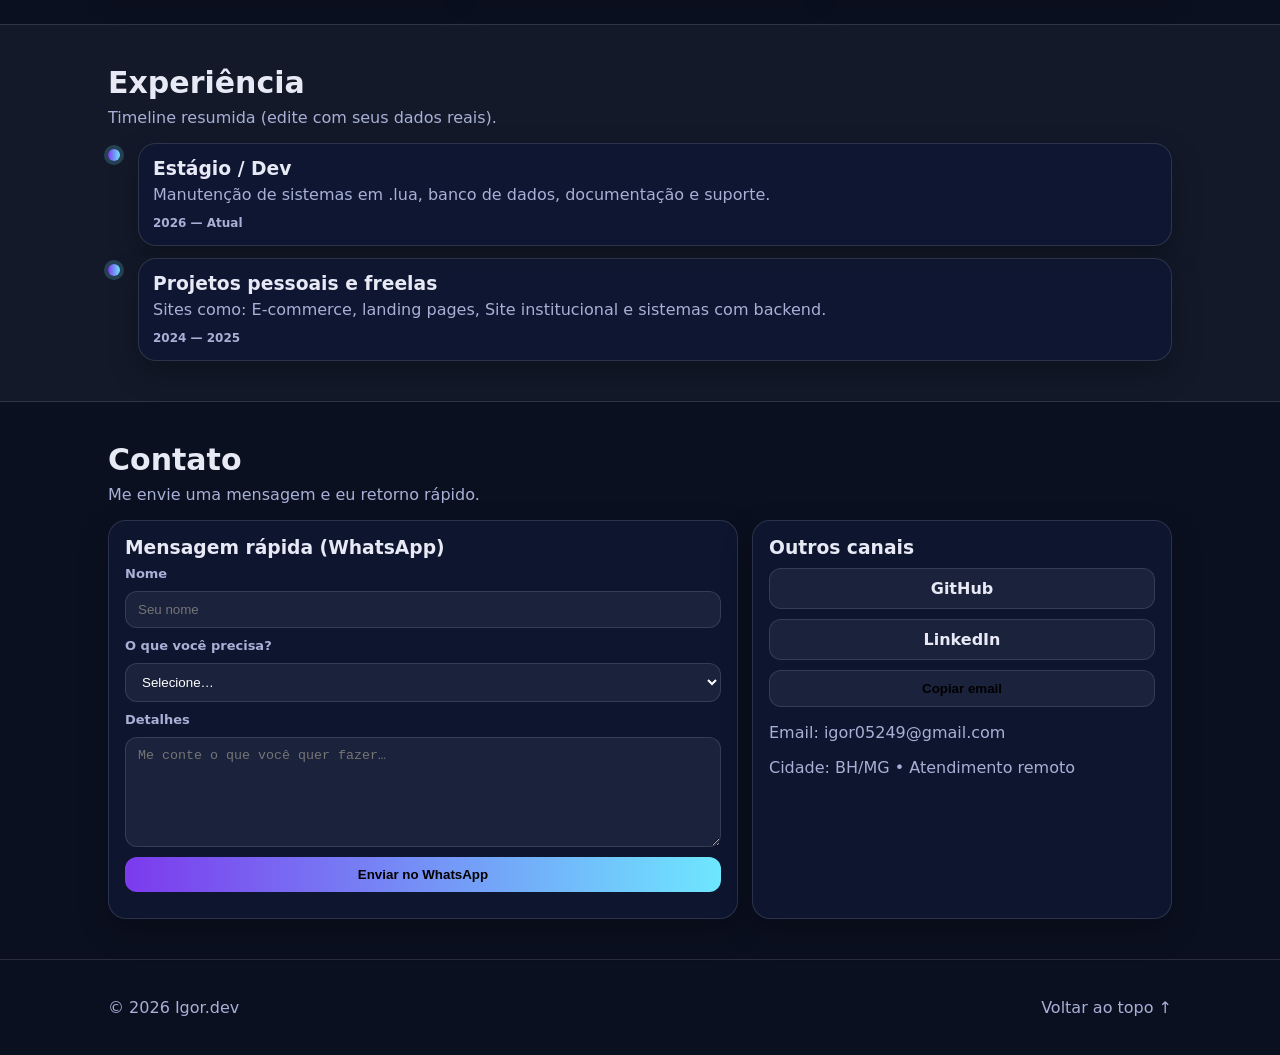
==== commit c0631036: "dia 2402" ====
--- a/index.html
+++ b/index.html
@@ -24,6 +24,7 @@
         <a href="#projetos">Projetos</a>
         <a href="#experiencia">Experiência</a>
         <a href="#contato">Contato</a>
+        <a href="orca.html">Orça.dev</a>
         <button class="icon-btn" id="themeBtn" aria-label="Alternar tema">🌙</button>
       </nav>
     </div>
@@ -40,6 +41,11 @@
             Desenvolvedor com foco em performance, experiência do usuário e código limpo.
             Aqui você encontra meus projetos, stack e formas de contato.
           </p>
+          <div class="hero-actions">
+  <a href="orca.html" class="btn primary">
+    🚀 Solicitar orçamento
+  </a>
+</div>
 
           <div class="hero-actions">
             <a class="btn primary" href="#projetos">Ver projetos</a>
--- a/style.css
+++ b/style.css
@@ -434,4 +434,30 @@
 /* opção desabilitada */
 :root.light select option[disabled] {
   color: #555;
-}+}
+
+:root select {
+  color: #ffffff; 
+}
+  :root.light select {
+    color: #111; 
+  }
+
+
+  :root select option {
+    background: #0f1733; 
+    color: #e7e9f5; 
+  }
+
+  :root select option[disabled] {
+    color: #a8b0d6; 
+  }
+
+  :root.light select option {
+    background: #ffffff; 
+    color: #111; 
+  }
+
+  :root.light select option[disabled] {
+    color: #555; 
+  }
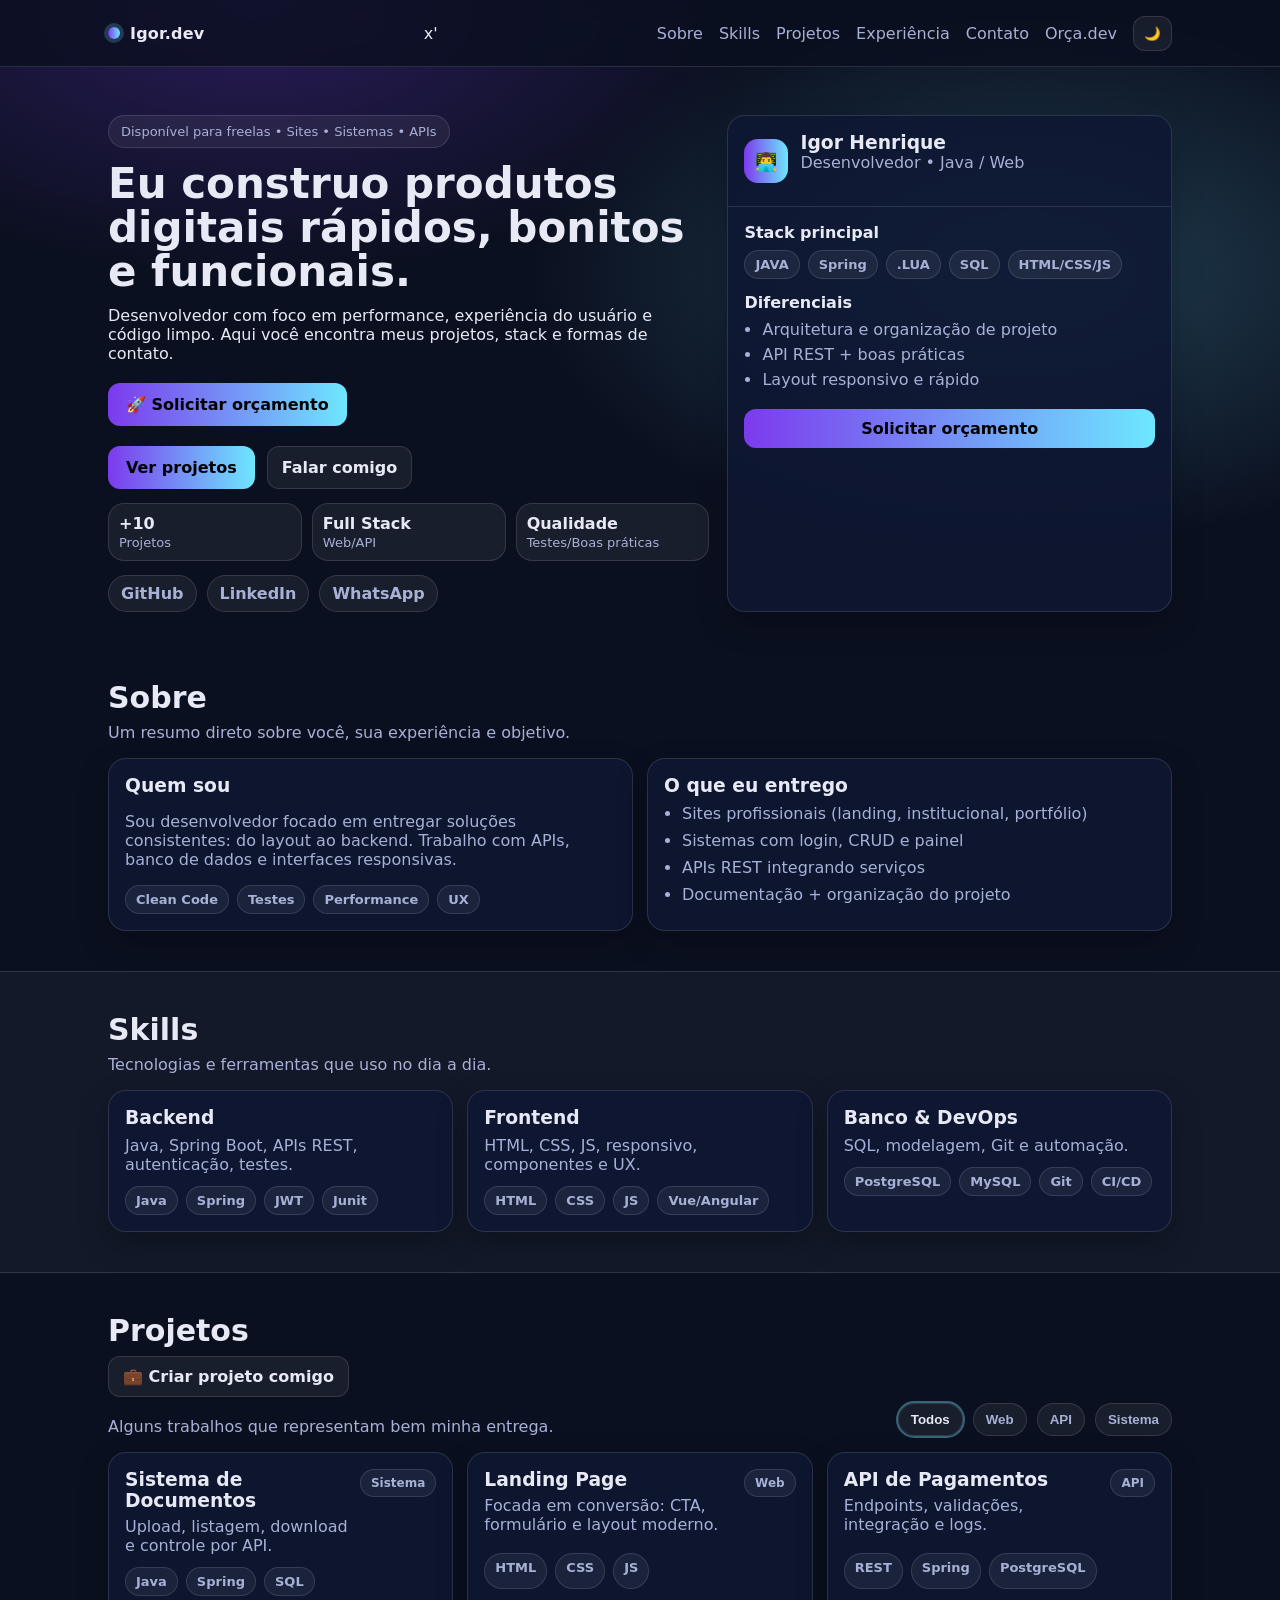
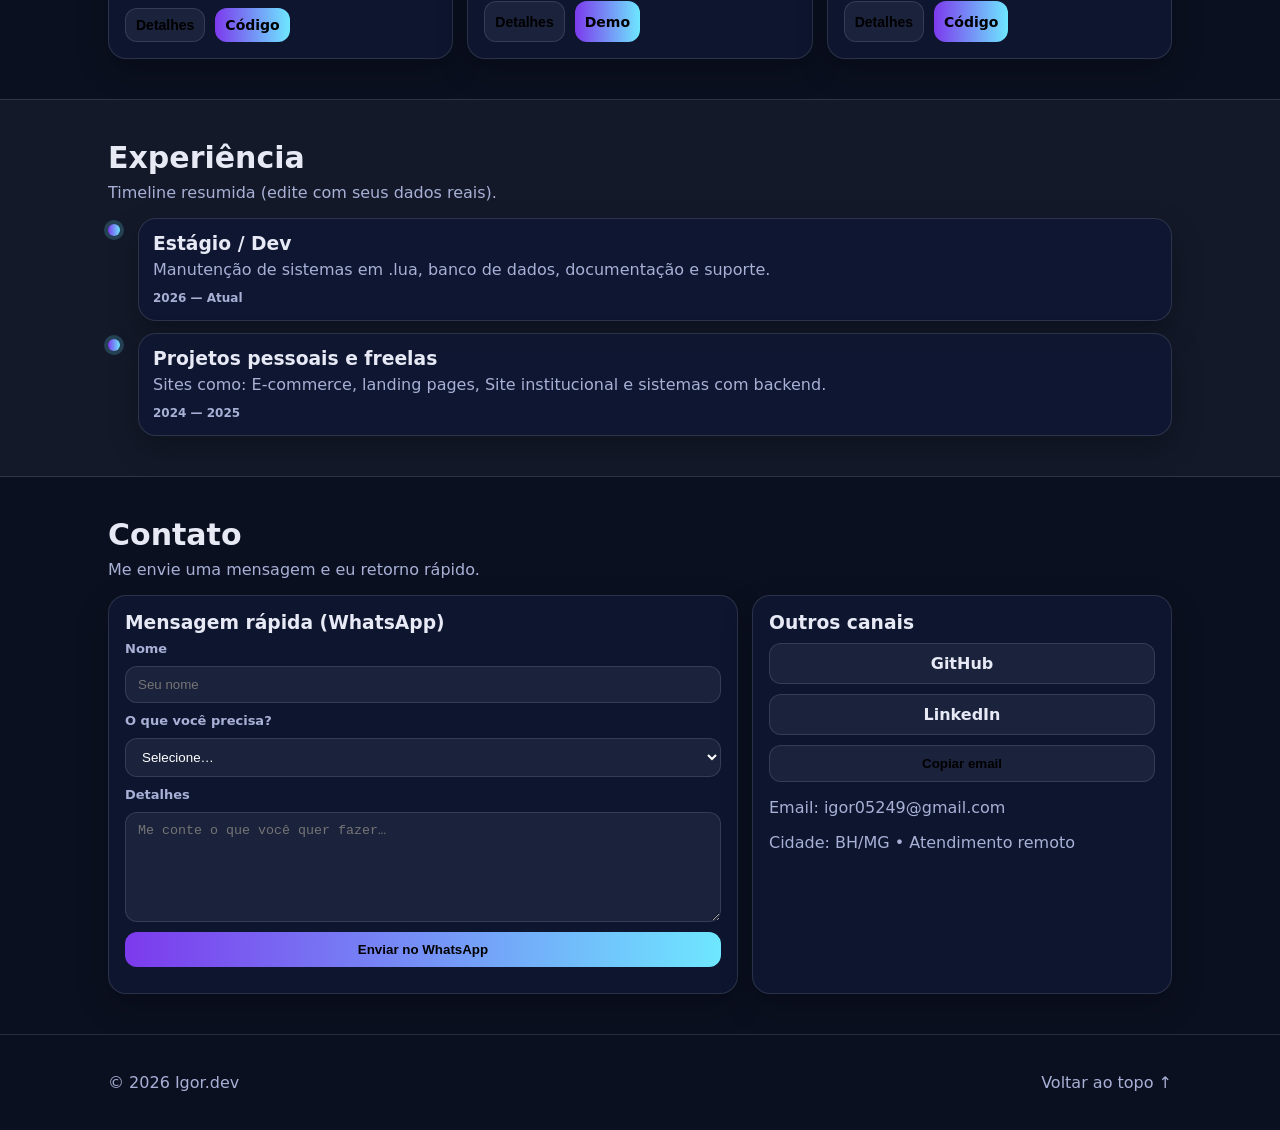
==== commit 31e80be5: "pronto" ====
--- a/index.html
+++ b/index.html
@@ -190,6 +190,9 @@
         <div class="row">
           <div class="section-head">
             <h2>Projetos</h2>
+            <a href="orca.html" class="btn ghost" style="margin-bottom:20px;">
+  💼                        Criar projeto comigo
+            </a>
             <p class="muted">Alguns trabalhos que representam bem minha entrega.</p>
           </div>
 
--- a/style.css
+++ b/style.css
@@ -460,4 +460,45 @@
 
   :root.light select option[disabled] {
     color: #555; 
-  }+  }
+
+  /* =========================
+   ORÇA.DEV (2ª página)
+========================= */
+.orca-hero { padding: 48px 0 20px; }
+.orca-grad{
+  background: linear-gradient(90deg, var(--primary2), var(--primary));
+  -webkit-background-clip:text; background-clip:text;
+  color: transparent;
+  font-weight: 900;
+}
+.orca-grid { padding: 20px 0 46px; }
+.orca-grid-inner{
+  display:grid;
+  grid-template-columns: 1.2fr .8fr;
+  gap: 14px;
+}
+@media (max-width: 980px){
+  .orca-grid-inner{ grid-template-columns: 1fr; }
+}
+
+/* ===== Botão Hero ===== */
+.hero-actions{
+  margin-top:20px;
+  display:flex;
+  gap:12px;
+  flex-wrap:wrap;
+}
+
+.hero-actions .btn.primary{
+  background: linear-gradient(90deg, var(--primary2), var(--primary));
+  border: none;
+  font-weight: 800;
+  padding: 12px 18px;
+  transition: all .2s ease;
+}
+
+.hero-actions .btn.primary:hover{
+  transform: translateY(-2px);
+  filter: brightness(1.05);
+}
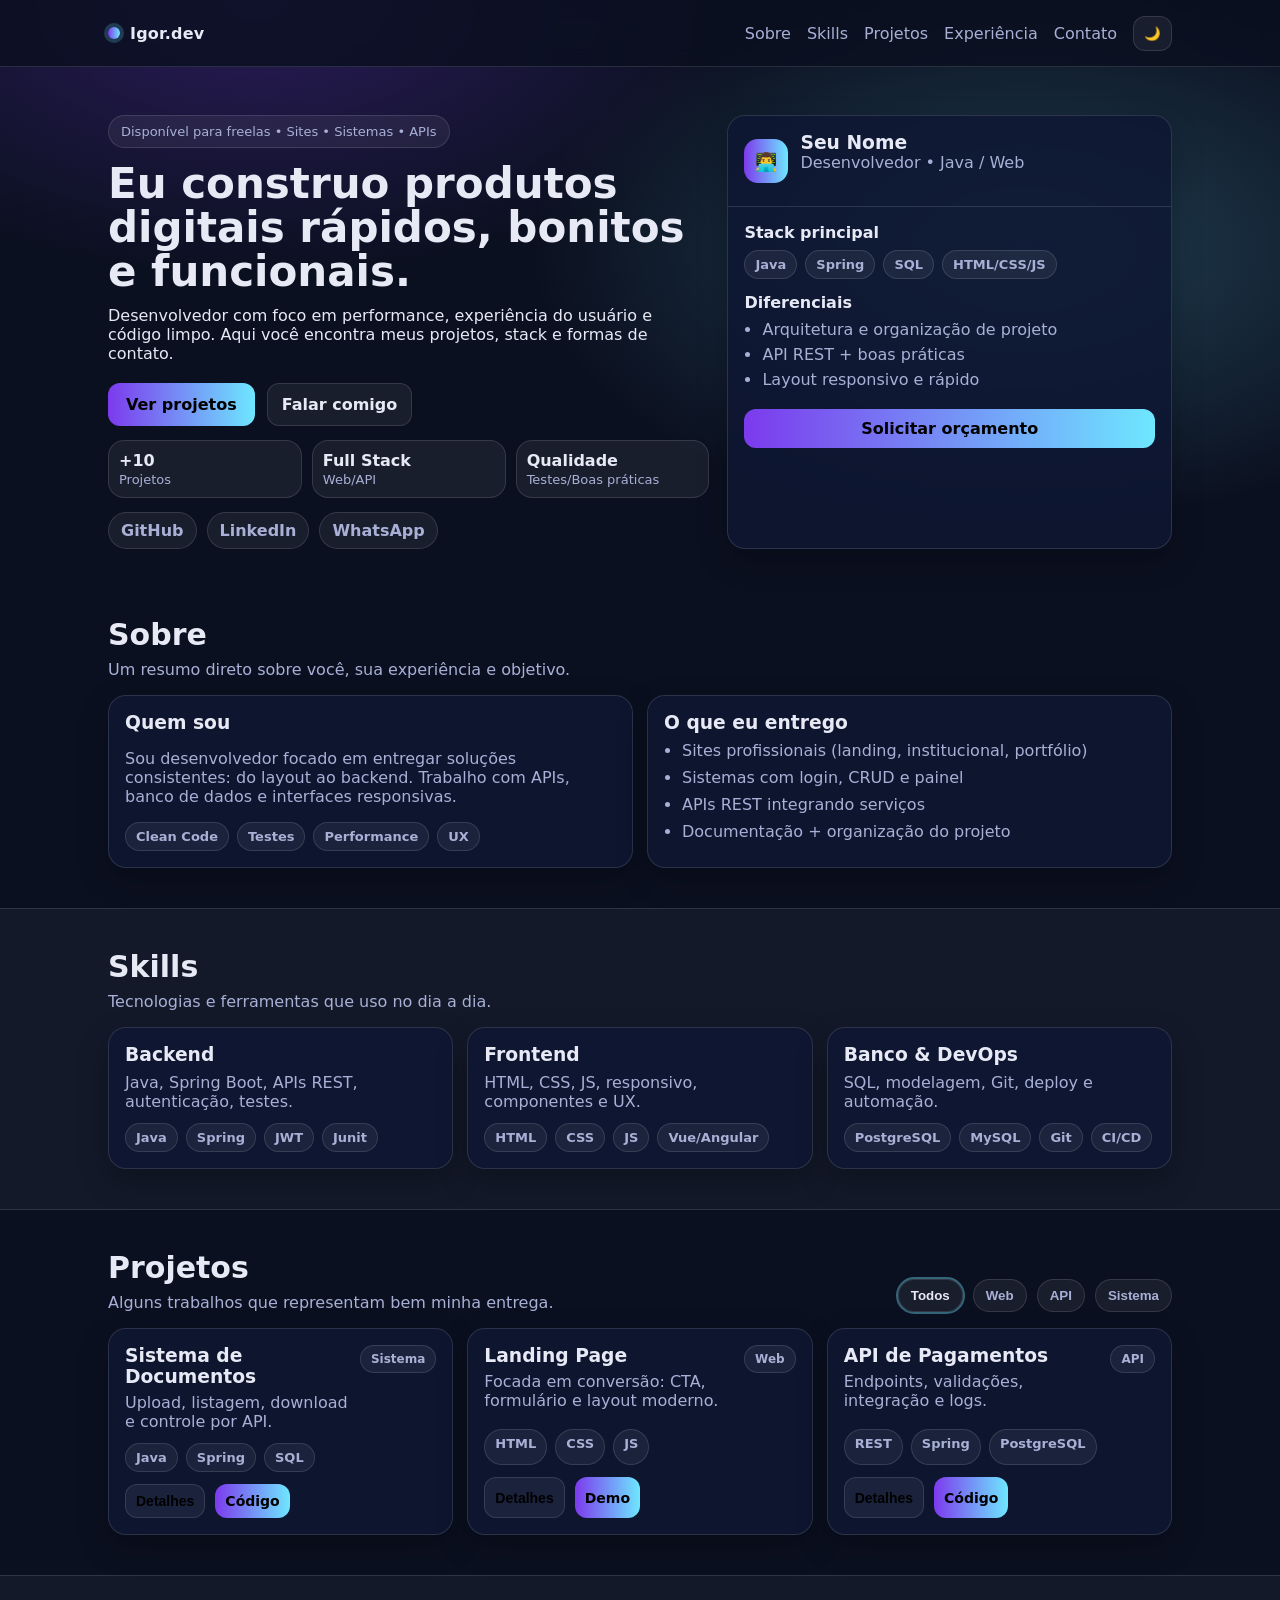
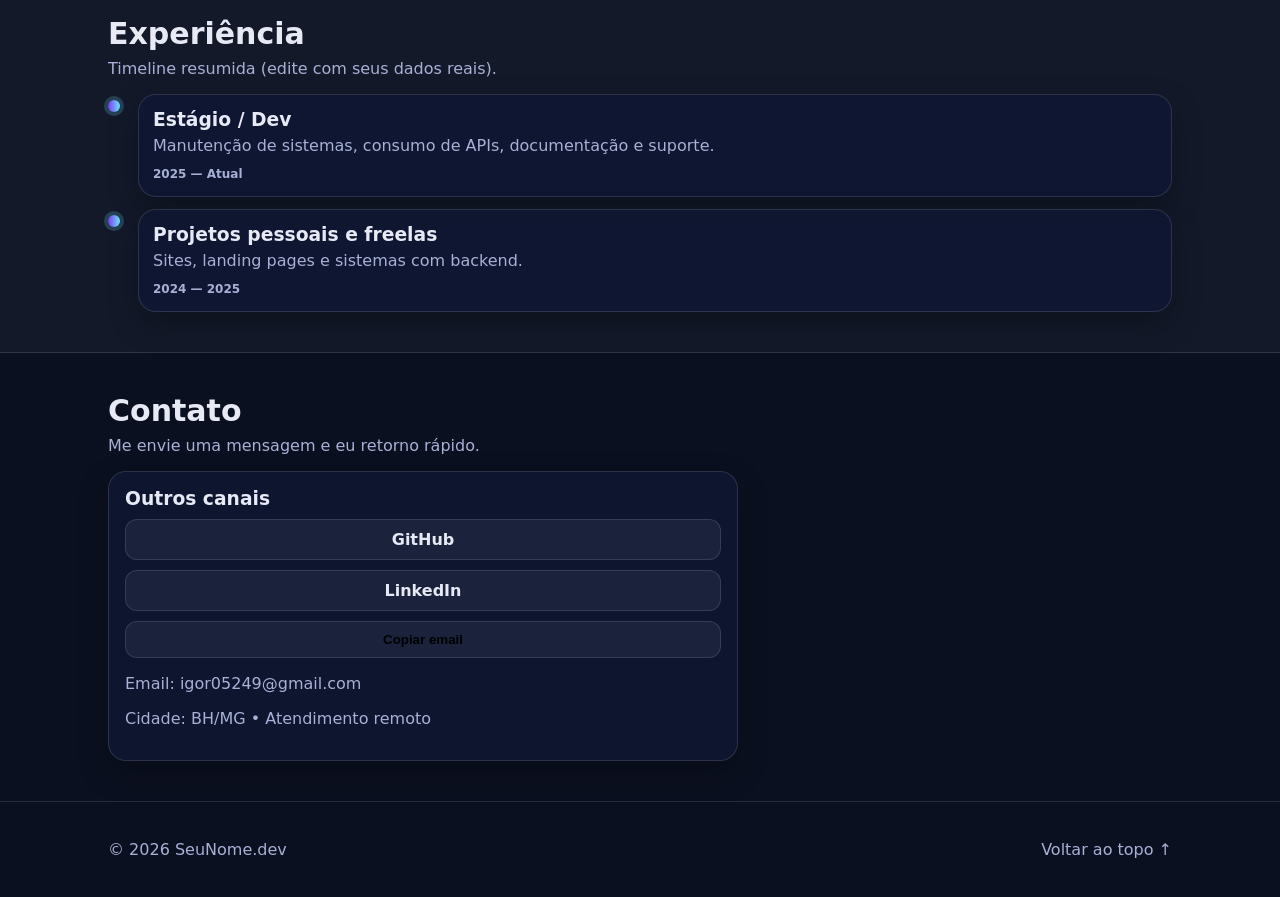
==== commit ca31b4bc: "terminando" ====
--- a/index.html
+++ b/index.html
@@ -1,386 +1,351 @@
-<!doctype html>
-<html lang="pt-br">
-<head>
-  <meta charset="utf-8" />
-  <meta name="viewport" content="width=device-width, initial-scale=1" />
-  <title>Portfólio | Igor Henrique</title>
-  <meta name="description" content="Portfólio profissional de desenvolvimento: projetos, habilidades e contato." />
-  <link rel="stylesheet" href="style.css" />
-</head>
-
-<body>
-  <header class="header">
-    <div class="container nav">
-      <a class="brand" href="#top" aria-label="Voltar ao início">
-        <span class="brand-dot"></span>
-        <span>Igor.dev</span>
-      </a>
-
-      <button class="icon-btn mobile-only" id="menuBtn" aria-label="Abrir menu">☰</button>
-x'
-      <nav class="menu" id="menu" aria-label="Menu">
-        <a href="#sobre">Sobre</a>
-        <a href="#skills">Skills</a>
-        <a href="#projetos">Projetos</a>
-        <a href="#experiencia">Experiência</a>
-        <a href="#contato">Contato</a>
-        <a href="orca.html">Orça.dev</a>
-        <button class="icon-btn" id="themeBtn" aria-label="Alternar tema">🌙</button>
-      </nav>
-    </div>
-  </header>
-
-  <main id="top">
-    <!-- HERO -->
-    <section class="hero">
-      <div class="container hero-grid">
-        <div class="hero-left">
-          <div class="pill">Disponível para freelas • Sites • Sistemas • APIs</div>
-          <h1>Eu construo produtos digitais rápidos, bonitos e funcionais.</h1>
-          <p>
-            Desenvolvedor com foco em performance, experiência do usuário e código limpo.
-            Aqui você encontra meus projetos, stack e formas de contato.
-          </p>
-          <div class="hero-actions">
-  <a href="orca.html" class="btn primary">
-    🚀 Solicitar orçamento
-  </a>
-</div>
-
-          <div class="hero-actions">
-            <a class="btn primary" href="#projetos">Ver projetos</a>
-            <a class="btn ghost" href="#contato">Falar comigo</a>
-          </div>
-
-          <div class="hero-metrics">
-            <div class="metric">
-              <strong>+10</strong>
-              <span>Projetos</span>
-            </div>
-            <div class="metric">
-              <strong>Full Stack</strong>
-              <span>Web/API</span>
-            </div>
-            <div class="metric">
-              <strong>Qualidade</strong>
-              <span>Testes/Boas práticas</span>
-            </div>
-          </div>
-
-          <div class="social">
-            <a class="chip-link" href="https://github.com/Igor05-hux" target="_blank" rel="noreferrer">GitHub</a>
-            <a class="chip-link" href="https://www.linkedin.com/in/igor-silva-2a271422b/" target="_blank" rel="noreferrer">LinkedIn</a>
-            <a class="chip-link" href="#" id="whatsQuick" target="_blank" rel="noreferrer">WhatsApp</a>
-          </div>
-        </div>
-
-        <div class="hero-card">
-          <div class="hero-card-top">
-            <div class="avatar">
-              <span>👨‍💻</span>
-            </div>
-            <div>
-              <h3>Igor Henrique</h3>
-              <p class="muted">Desenvolvedor • Java / Web</p>
-            </div>
-          </div>
-
-          <div class="hero-card-body">  
-            <div class="kpi">
-              <span class="kpi-title">Stack principal</span>
-              <div class="tags">
-                <span class="tag">JAVA</span>
-                <span class="tag">Spring</span>
-                <span class="tag">.LUA</span>
-                <span class="tag">SQL</span>
-                <span class="tag">HTML/CSS/JS</span>
-              </div>
-            </div>
-
-            <div class="kpi">
-              <span class="kpi-title">Diferenciais</span>
-              <ul class="checklist">
-                <li>Arquitetura e organização de projeto</li>
-                <li>API REST + boas práticas</li>
-                <li>Layout responsivo e rápido</li>
-              </ul>
-            </div>
-
-            <a class="btn primary full" href="#contato">Solicitar orçamento</a>
-          </div>
-        </div>
-      </div>
-    </section>
-
-    <!-- SOBRE -->
-    <section class="section" id="sobre">
-      <div class="container">
-        <div class="section-head">
-          <h2>Sobre</h2>
-          <p class="muted">Um resumo direto sobre você, sua experiência e objetivo.</p>
-        </div>
-
-        <div class="about-grid">
-          <div class="panel">
-            <h3>Quem sou</h3>
-            <p class="muted">
-              Sou desenvolvedor focado em entregar soluções consistentes: do layout ao backend.
-              Trabalho com APIs, banco de dados e interfaces responsivas.
-            </p>
-            <div class="tags">
-              <span class="tag">Clean Code</span>
-              <span class="tag">Testes</span>
-              <span class="tag">Performance</span>
-              <span class="tag">UX</span>
-            </div>
-          </div>
-
-          <div class="panel">
-            <h3>O que eu entrego</h3>
-            <ul class="bullets muted">
-              <li>Sites profissionais (landing, institucional, portfólio)</li>
-              <li>Sistemas com login, CRUD e painel</li>
-              <li>APIs REST integrando serviços</li>
-              <li>Documentação + organização do projeto</li>
-            </ul>
-          </div>
-        </div>
-      </div>
-    </section>
-
-    <!-- SKILLS -->
-    <section class="section alt" id="skills">
-      <div class="container">
-        <div class="section-head">
-          <h2>Skills</h2>
-          <p class="muted">Tecnologias e ferramentas que uso no dia a dia.</p>
-        </div>
-
-        <div class="skills-grid">
-          <div class="skill-card">
-            <h3>Backend</h3>
-            <p class="muted">Java, Spring Boot, APIs REST, autenticação, testes.</p>
-            <div class="tags">
-              <span class="tag">Java</span><span class="tag">Spring</span><span class="tag">JWT</span><span class="tag">Junit</span>
-            </div>
-          </div>
-
-          <div class="skill-card">
-            <h3>Frontend</h3>
-            <p class="muted">HTML, CSS, JS, responsivo, componentes e UX.</p>
-            <div class="tags">
-              <span class="tag">HTML</span><span class="tag">CSS</span><span class="tag">JS</span><span class="tag">Vue/Angular</span>
-            </div>
-          </div>
-
-          <div class="skill-card">
-            <h3>Banco & DevOps</h3>
-            <p class="muted">SQL, modelagem, Git e automação.</p>
-            <div class="tags">
-              <span class="tag">PostgreSQL</span><span class="tag">MySQL</span><span class="tag">Git</span><span class="tag">CI/CD</span>
-            </div>
-          </div>
-        </div>
-      </div>
-    </section>
-
-    <!-- PROJETOS -->
-    <section class="section" id="projetos">
-      <div class="container">
-        <div class="row">
-          <div class="section-head">
-            <h2>Projetos</h2>
-            <a href="orca.html" class="btn ghost" style="margin-bottom:20px;">
-  💼                        Criar projeto comigo
-            </a>
-            <p class="muted">Alguns trabalhos que representam bem minha entrega.</p>
-          </div>
-
-          <div class="filters">
-            <button class="chip active" data-filter="todos" type="button">Todos</button>
-            <button class="chip" data-filter="web" type="button">Web</button>
-            <button class="chip" data-filter="api" type="button">API</button>
-            <button class="chip" data-filter="sistema" type="button">Sistema</button>
-          </div>
-        </div>
-
-        <div class="projects-grid" id="projectsGrid">
-          <!-- Projeto 1 -->
-          <article class="project-card" data-tags="web sistema">
-            <div class="project-top">
-              <div>
-                <h3>Sistema de Documentos</h3>
-                <p class="muted">Upload, listagem, download e controle por API.</p>
-              </div>
-              <span class="badge">Sistema</span>
-            </div>
-            <div class="tags">
-              <span class="tag">Java</span><span class="tag">Spring</span><span class="tag">SQL</span>
-            </div>
-            <div class="project-actions">
-              <button class="btn ghost small js-open" data-id="docs">Detalhes</button>
-              <a class="btn primary small" href="https://github.com/Igor05-hux" target="_blank" rel="noreferrer">Código</a>
-            </div>
-          </article>
-
-          <!-- Projeto 2 -->
-          <article class="project-card" data-tags="web">
-            <div class="project-top">
-              <div>
-                <h3>Landing Page</h3>
-                <p class="muted">Focada em conversão: CTA, formulário e layout moderno.</p>
-              </div>
-              <span class="badge">Web</span>
-            </div>
-            <div class="tags">
-              <span class="tag">HTML</span><span class="tag">CSS</span><span class="tag">JS</span>
-            </div>
-            <div class="project-actions">
-              <button class="btn ghost small js-open" data-id="landing">Detalhes</button>
-              <a class="btn primary small" href="#" target="_blank" rel="noreferrer">Demo</a>
-            </div>
-          </article>
-
-          <!-- Projeto 3 -->
-          <article class="project-card" data-tags="api">
-            <div class="project-top">
-              <div>
-                <h3>API de Pagamentos</h3>
-                <p class="muted">Endpoints, validações, integração e logs.</p>
-              </div>
-              <span class="badge">API</span>
-            </div>
-            <div class="tags">
-              <span class="tag">REST</span><span class="tag">Spring</span><span class="tag">PostgreSQL</span>
-            </div>
-            <div class="project-actions">
-              <button class="btn ghost small js-open" data-id="api">Detalhes</button>
-              <a class="btn primary small" href="https://github.com/Igor05-hux" target="_blank" rel="noreferrer">Código</a>
-            </div>
-          </article>
-        </div>
-      </div>
-    </section>
-
-    <!-- EXPERIÊNCIA -->
-    <section class="section alt" id="experiencia">
-      <div class="container">
-        <div class="section-head">
-          <h2>Experiência</h2>
-          <p class="muted">Timeline resumida (edite com seus dados reais).</p>
-        </div>
-
-        <div class="timeline">
-          <div class="time-item">
-            <div class="time-dot"></div>
-            <div class="time-content">
-              <h3>Estágio / Dev</h3>
-              <p class="muted">Manutenção de sistemas em .lua, banco de dados, documentação e suporte.</p>
-              <span class="time-meta">2026 — Atual</span>
-            </div>
-          </div>
-
-          <div class="time-item">
-            <div class="time-dot"></div>
-            <div class="time-content">
-              <h3>Projetos pessoais e freelas</h3>
-              <p class="muted">Sites como: E-commerce, landing pages, Site institucional e sistemas com backend.</p>
-              <span class="time-meta">2024 — 2025</span>
-            </div>
-          </div>
-        </div>
-      </div>
-    </section>
-
-    <!-- CONTATO -->
-    <section class="section" id="contato">
-      <div class="container">
-        <div class="section-head">
-          <h2>Contato</h2>
-          <p class="muted">Me envie uma mensagem e eu retorno rápido.</p>
-        </div>
-
-        <div class="contact-grid">
-          <div class="panel">
-            <h3>Mensagem rápida (WhatsApp)</h3>
-            <form id="contactForm" class="form">
-              <label for="cName">Nome</label>
-              <input id="cName" required placeholder="Seu nome" />
-
-              <label for="cGoal">O que você precisa?</label>
-              <select id="cGoal" required>
-                <option value="" disabled selected>Selecione…</option>
-                <option>Site / Portfólio</option>
-                <option>Landing Page</option>
-                <option>Sistema / Painel</option>
-                <option>API / Integração</option>
-                <option>Outro</option>
-              </select>
-
-              <label for="cMsg">Detalhes</label>
-              <textarea id="cMsg" required placeholder="Me conte o que você quer fazer…"></textarea>
-
-              <button class="btn primary full" type="submit">Enviar no WhatsApp</button>
-              <small class="muted" id="formHint"></small>
-            </form>
-          </div>
-
-          <div class="panel">
-            <h3>Outros canais</h3>
-            <div class="contact-actions">
-              <a class="btn ghost full" href="https://github.com/SEUUSUARIO" target="_blank" rel="noreferrer">GitHub</a>
-              <a class="btn ghost full" href="https://www.linkedin.com/in/igor-silva-2a271422b/" target="_blank" rel="noreferrer">LinkedIn</a>
-              <button class="btn ghost full" id="copyEmail" type="button">Copiar email</button>
-            </div>
-
-            <div class="mini">
-              <p class="muted">Email: <span id="emailText">seuemail@exemplo.com</span></p>
-              <p class="muted">Cidade: BH/MG • Atendimento remoto</p>
-            </div>
-          </div>
-        </div>
-      </div>
-    </section>
-
-    <footer class="footer">
-      <div class="container footer-row">
-        <p class="muted">© <span id="year"></span> Igor.dev</p>
-        <a class="muted" href="#top">Voltar ao topo ↑</a>
-      </div>
-    </footer>
-  </main>
-
-  <!-- MODAL PROJETO -->
-  <div class="modal" id="projectModal" aria-hidden="true">
-    <div class="modal-backdrop" data-close="true"></div>
-    <div class="modal-card" role="dialog" aria-modal="true" aria-label="Detalhes do projeto">
-      <div class="modal-head">
-        <div>
-          <h3 id="mTitle">Projeto</h3>
-          <p class="muted" id="mDesc">Descrição</p>
-        </div>
-        <button class="icon-btn" id="modalClose" aria-label="Fechar">✕</button>
-      </div>
-
-      <div class="modal-body">
-        <div class="modal-section">
-          <h4>O que foi feito</h4>
-          <ul class="bullets muted" id="mBullets"></ul>
-        </div>
-
-        <div class="modal-section">
-          <h4>Tecnologias</h4>
-          <div class="tags" id="mTags"></div>
-        </div>
-
-        <div class="modal-actions">
-          <a class="btn primary" id="mLink" href="#" target="_blank" rel="noreferrer">Ver projeto</a>
-          <button class="btn ghost" data-close="true" type="button">Fechar</button>
-        </div>
-      </div>
-    </div>
-  </div>
-
-  <script src="script.js"></script>
-</body>
+<!doctype html>
+<html lang="pt-br">
+<head>
+  <meta charset="utf-8" />
+  <meta name="viewport" content="width=device-width, initial-scale=1" />
+  <title>Portfólio | Igor Henrique</title>
+  <meta name="description" content="Portfólio profissional de desenvolvimento: projetos, habilidades e contato." />
+  <link rel="stylesheet" href="style.css" />
+</head>
+
+<body>
+  <header class="header">
+    <div class="container nav">
+      <a class="brand" href="#top" aria-label="Voltar ao início">
+        <span class="brand-dot"></span>
+        <span>Igor.dev</span>
+      </a>
+
+      <button class="icon-btn mobile-only" id="menuBtn" aria-label="Abrir menu">☰</button>
+      <nav class="menu" id="menu" aria-label="Menu">
+        <a href="#sobre">Sobre</a>
+        <a href="#skills">Skills</a>
+        <a href="#projetos">Projetos</a>
+        <a href="#experiencia">Experiência</a>
+        <a href="#contato">Contato</a>
+        <button class="icon-btn" id="themeBtn" aria-label="Alternar tema">🌙</button>
+      </nav>
+    </div>
+  </header>
+
+  <main id="top">
+    <!-- HERO -->
+    <section class="hero">
+      <div class="container hero-grid">
+        <div class="hero-left">
+          <div class="pill">Disponível para freelas • Sites • Sistemas • APIs</div>
+          <h1>Eu construo produtos digitais rápidos, bonitos e funcionais.</h1>
+          <p>
+            Desenvolvedor com foco em performance, experiência do usuário e código limpo.
+            Aqui você encontra meus projetos, stack e formas de contato.
+          </p>
+
+          <div class="hero-actions">
+            <a class="btn primary" href="#projetos">Ver projetos</a>
+            <a class="btn ghost" id="talkBtn" href="#" target="_blank" rel="noreferrer">Falar comigo</a>
+          </div>
+
+          <div class="hero-metrics">
+            <div class="metric">
+              <strong>+10</strong>
+              <span>Projetos</span>
+            </div>
+            <div class="metric">
+              <strong>Full Stack</strong>
+              <span>Web/API</span>
+            </div>
+            <div class="metric">
+              <strong>Qualidade</strong>
+              <span>Testes/Boas práticas</span>
+            </div>
+          </div>
+
+          <div class="social">
+            <a class="chip-link" href="https://github.com/Igor05-hux" target="_blank" rel="noreferrer">GitHub</a>
+            <a class="chip-link" href="https://www.linkedin.com/in/igor-silva-2a271422b/" target="_blank" rel="noreferrer">LinkedIn</a>
+            <a class="chip-link" href="#" id="whatsQuick" target="_blank" rel="noreferrer">WhatsApp</a>
+          </div>
+        </div>
+
+        <div class="hero-card">
+          <div class="hero-card-top">
+            <div class="avatar">
+              <span>👨‍💻</span>
+            </div>
+            <div>
+              <h3>Seu Nome</h3>
+              <p class="muted">Desenvolvedor • Java / Web</p>
+            </div>
+          </div>
+
+          <div class="hero-card-body">
+            <div class="kpi">
+              <span class="kpi-title">Stack principal</span>
+              <div class="tags">
+                <span class="tag">Java</span>
+                <span class="tag">Spring</span>
+                <span class="tag">SQL</span>
+                <span class="tag">HTML/CSS/JS</span>
+              </div>
+            </div>
+
+            <div class="kpi">
+              <span class="kpi-title">Diferenciais</span>
+              <ul class="checklist">
+                <li>Arquitetura e organização de projeto</li>
+                <li>API REST + boas práticas</li>
+                <li>Layout responsivo e rápido</li>
+              </ul>
+            </div>
+
+            <a class="btn primary full" href="orca.html">Solicitar orçamento</a>
+          </div>
+        </div>
+      </div>
+    </section>
+
+    <!-- SOBRE -->
+    <section class="section" id="sobre">
+      <div class="container">
+        <div class="section-head">
+          <h2>Sobre</h2>
+          <p class="muted">Um resumo direto sobre você, sua experiência e objetivo.</p>
+        </div>
+
+        <div class="about-grid">
+          <div class="panel">
+            <h3>Quem sou</h3>
+            <p class="muted">
+              Sou desenvolvedor focado em entregar soluções consistentes: do layout ao backend.
+              Trabalho com APIs, banco de dados e interfaces responsivas.
+            </p>
+            <div class="tags">
+              <span class="tag">Clean Code</span>
+              <span class="tag">Testes</span>
+              <span class="tag">Performance</span>
+              <span class="tag">UX</span>
+            </div>
+          </div>
+
+          <div class="panel">
+            <h3>O que eu entrego</h3>
+            <ul class="bullets muted">
+              <li>Sites profissionais (landing, institucional, portfólio)</li>
+              <li>Sistemas com login, CRUD e painel</li>
+              <li>APIs REST integrando serviços</li>
+              <li>Documentação + organização do projeto</li>
+            </ul>
+          </div>
+        </div>
+      </div>
+    </section>
+
+    <!-- SKILLS -->
+    <section class="section alt" id="skills">
+      <div class="container">
+        <div class="section-head">
+          <h2>Skills</h2>
+          <p class="muted">Tecnologias e ferramentas que uso no dia a dia.</p>
+        </div>
+
+        <div class="skills-grid">
+          <div class="skill-card">
+            <h3>Backend</h3>
+            <p class="muted">Java, Spring Boot, APIs REST, autenticação, testes.</p>
+            <div class="tags">
+              <span class="tag">Java</span><span class="tag">Spring</span><span class="tag">JWT</span><span class="tag">Junit</span>
+            </div>
+          </div>
+
+          <div class="skill-card">
+            <h3>Frontend</h3>
+            <p class="muted">HTML, CSS, JS, responsivo, componentes e UX.</p>
+            <div class="tags">
+              <span class="tag">HTML</span><span class="tag">CSS</span><span class="tag">JS</span><span class="tag">Vue/Angular</span>
+            </div>
+          </div>
+
+          <div class="skill-card">
+            <h3>Banco & DevOps</h3>
+            <p class="muted">SQL, modelagem, Git, deploy e automação.</p>
+            <div class="tags">
+              <span class="tag">PostgreSQL</span><span class="tag">MySQL</span><span class="tag">Git</span><span class="tag">CI/CD</span>
+            </div>
+          </div>
+        </div>
+      </div>
+    </section>
+
+    <!-- PROJETOS -->
+    <section class="section" id="projetos">
+      <div class="container">
+        <div class="row">
+          <div class="section-head">
+            <h2>Projetos</h2>
+            <p class="muted">Alguns trabalhos que representam bem minha entrega.</p>
+          </div>
+
+          <div class="filters">
+            <button class="chip active" data-filter="todos" type="button">Todos</button>
+            <button class="chip" data-filter="web" type="button">Web</button>
+            <button class="chip" data-filter="api" type="button">API</button>
+            <button class="chip" data-filter="sistema" type="button">Sistema</button>
+          </div>
+        </div>
+
+        <div class="projects-grid" id="projectsGrid">
+          <!-- Projeto 1 -->
+          <article class="project-card" data-tags="web sistema">
+            <div class="project-top">
+              <div>
+                <h3>Sistema de Documentos</h3>
+                <p class="muted">Upload, listagem, download e controle por API.</p>
+              </div>
+              <span class="badge">Sistema</span>
+            </div>
+            <div class="tags">
+              <span class="tag">Java</span><span class="tag">Spring</span><span class="tag">SQL</span>
+            </div>
+            <div class="project-actions">
+              <button class="btn ghost small js-open" data-id="docs">Detalhes</button>
+              <a class="btn primary small" href="https://github.com/Igor05-hux" target="_blank" rel="noreferrer">Código</a>
+            </div>
+          </article>
+
+          <!-- Projeto 2 -->
+          <article class="project-card" data-tags="web">
+            <div class="project-top">
+              <div>
+                <h3>Landing Page</h3>
+                <p class="muted">Focada em conversão: CTA, formulário e layout moderno.</p>
+              </div>
+              <span class="badge">Web</span>
+            </div>
+            <div class="tags">
+              <span class="tag">HTML</span><span class="tag">CSS</span><span class="tag">JS</span>
+            </div>
+            <div class="project-actions">
+              <button class="btn ghost small js-open" data-id="landing">Detalhes</button>
+              <a class="btn primary small" href="#" target="_blank" rel="noreferrer">Demo</a>
+            </div>
+          </article>
+
+          <!-- Projeto 3 -->
+          <article class="project-card" data-tags="api">
+            <div class="project-top">
+              <div>
+                <h3>API de Pagamentos</h3>
+                <p class="muted">Endpoints, validações, integração e logs.</p>
+              </div>
+              <span class="badge">API</span>
+            </div>
+            <div class="tags">
+              <span class="tag">REST</span><span class="tag">Spring</span><span class="tag">PostgreSQL</span>
+            </div>
+            <div class="project-actions">
+              <button class="btn ghost small js-open" data-id="api">Detalhes</button>
+              <a class="btn primary small" href="https://github.com/Igor05-hux" target="_blank" rel="noreferrer">Código</a>
+            </div>
+          </article>
+        </div>
+      </div>
+    </section>
+
+    <!-- EXPERIÊNCIA -->
+    <section class="section alt" id="experiencia">
+      <div class="container">
+        <div class="section-head">
+          <h2>Experiência</h2>
+          <p class="muted">Timeline resumida (edite com seus dados reais).</p>
+        </div>
+
+        <div class="timeline">
+          <div class="time-item">
+            <div class="time-dot"></div>
+            <div class="time-content">
+              <h3>Estágio / Dev</h3>
+              <p class="muted">Manutenção de sistemas, consumo de APIs, documentação e suporte.</p>
+              <span class="time-meta">2025 — Atual</span>
+            </div>
+          </div>
+
+          <div class="time-item">
+            <div class="time-dot"></div>
+            <div class="time-content">
+              <h3>Projetos pessoais e freelas</h3>
+              <p class="muted">Sites, landing pages e sistemas com backend.</p>
+              <span class="time-meta">2024 — 2025</span>
+            </div>
+          </div>
+        </div>
+      </div>
+    </section>
+
+    <!-- CONTATO -->
+    <section class="section" id="contato">
+      <div class="container">
+        <div class="section-head">
+          <h2>Contato</h2>
+          <p class="muted">Me envie uma mensagem e eu retorno rápido.</p>
+        </div>
+
+        <div class="contact-grid">
+          <div class="panel">
+            <h3>Outros canais</h3>
+            <div class="contact-actions">
+              <a class="btn ghost full" href="https://github.com/SEUUSUARIO" target="_blank" rel="noreferrer">GitHub</a>
+              <a class="btn ghost full" href="https://www.linkedin.com/in/igor-silva-2a271422b/" target="_blank" rel="noreferrer">LinkedIn</a>
+              <button class="btn ghost full" id="copyEmail" type="button">Copiar email</button>
+            </div>
+
+            <div class="mini">
+              <p class="muted">Email: <span id="emailText">seuemail@exemplo.com</span></p>
+              <p class="muted">Cidade: BH/MG • Atendimento remoto</p>
+            </div>
+          </div>
+        </div>
+      </div>
+    </section>
+
+    <footer class="footer">
+      <div class="container footer-row">
+        <p class="muted">© <span id="year"></span> SeuNome.dev</p>
+        <a class="muted" href="#top">Voltar ao topo ↑</a>
+      </div>
+    </footer>
+  </main>
+
+  <!-- MODAL PROJETO -->
+  <div class="modal" id="projectModal" aria-hidden="true">
+    <div class="modal-backdrop" data-close="true"></div>
+    <div class="modal-card" role="dialog" aria-modal="true" aria-label="Detalhes do projeto">
+      <div class="modal-head">
+        <div>
+          <h3 id="mTitle">Projeto</h3>
+          <p class="muted" id="mDesc">Descrição</p>
+        </div>
+        <button class="icon-btn" id="modalClose" aria-label="Fechar">✕</button>
+      </div>
+
+      <div class="modal-body">
+        <div class="modal-section">
+          <h4>O que foi feito</h4>
+          <ul class="bullets muted" id="mBullets"></ul>
+        </div>
+
+        <div class="modal-section">
+          <h4>Tecnologias</h4>
+          <div class="tags" id="mTags"></div>
+        </div>
+
+        <div class="modal-actions">
+          <a class="btn primary" id="mLink" href="#" target="_blank" rel="noreferrer">Ver projeto</a>
+          <button class="btn ghost" data-close="true" type="button">Fechar</button>
+        </div>
+      </div>
+    </div>
+  </div>
+
+  <script src="script.js"></script>
+</body>
 </html>
